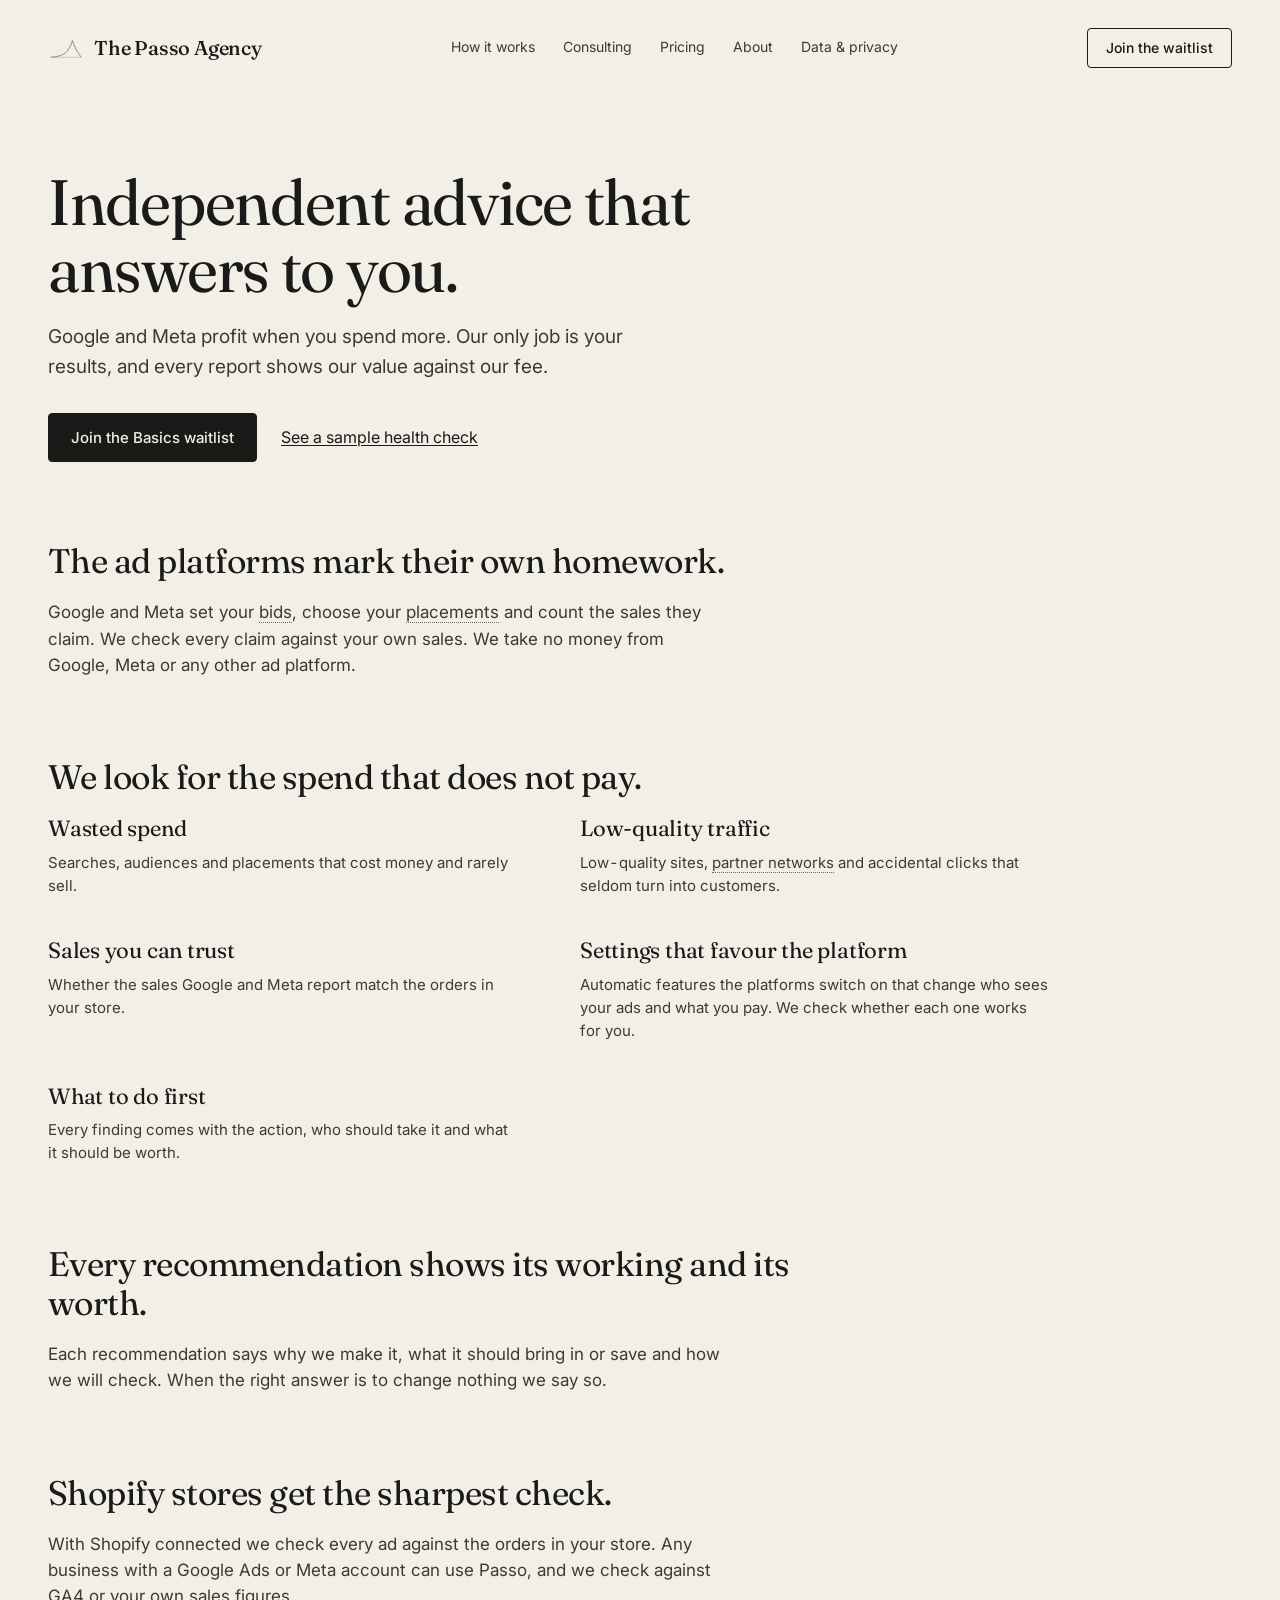
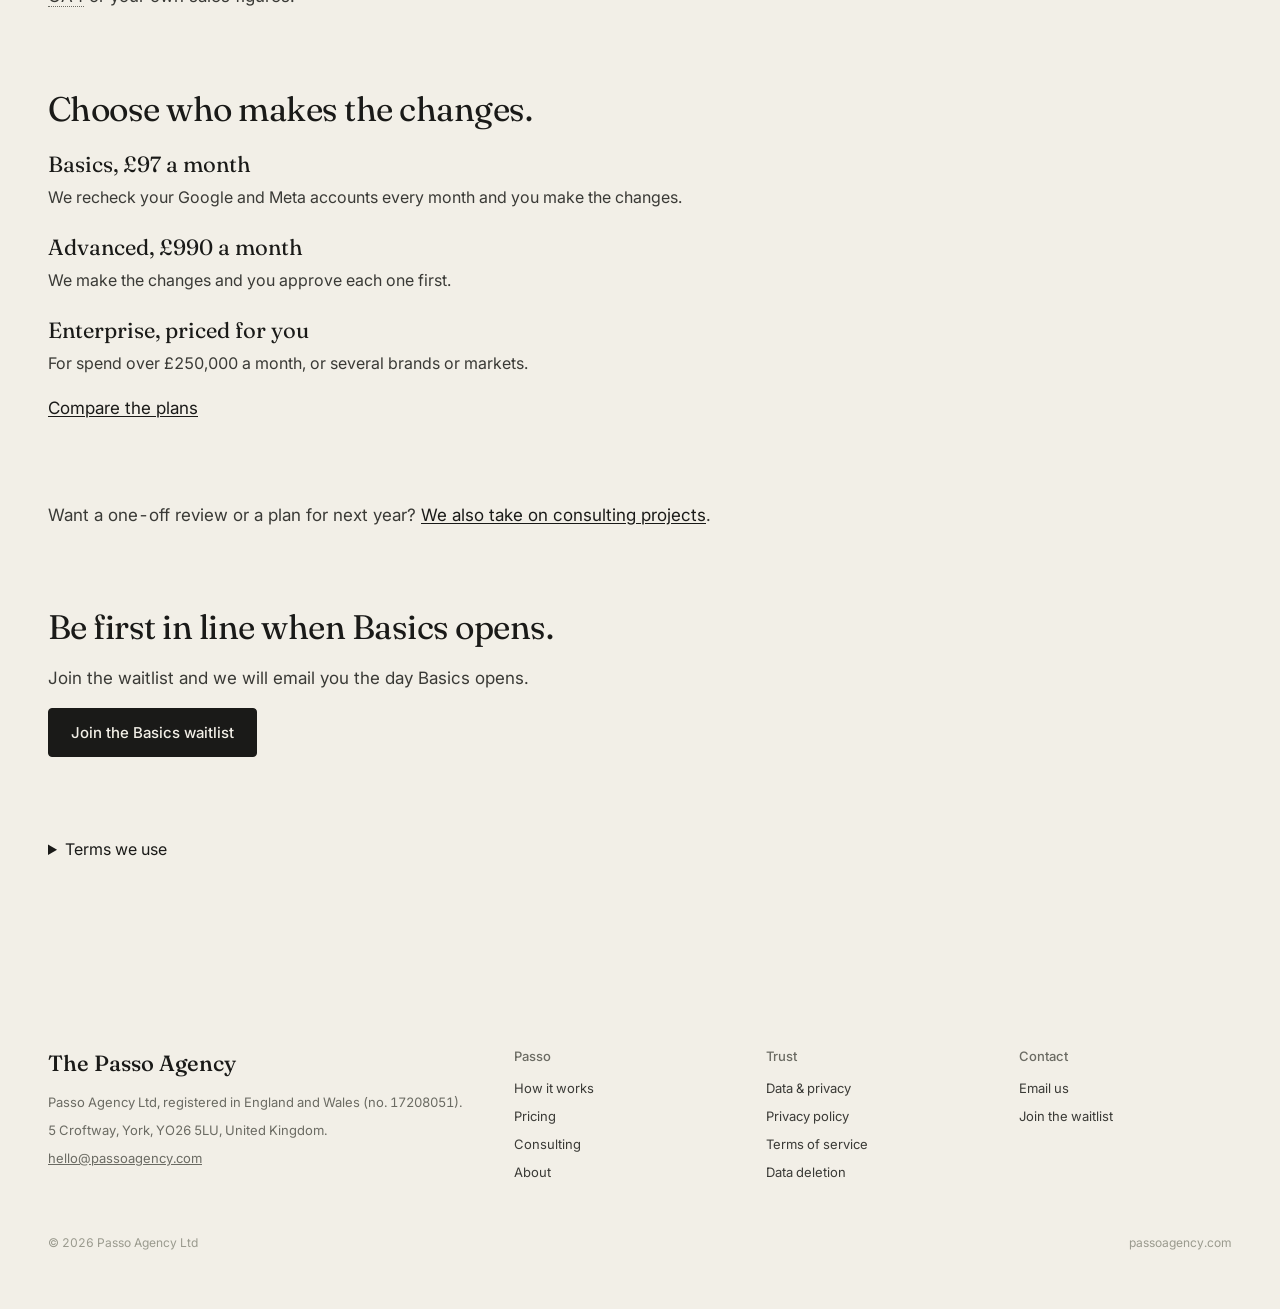
==== index.html @ 25f2d3e8 "Waitlist form; every recommendation on Basics; Enterprise above £250k The waitlist page has a sign-u" ====
<!DOCTYPE html>
<html lang="en-GB">
<head>
  <meta charset="UTF-8" />
  <meta name="viewport" content="width=device-width, initial-scale=1.0" />
  <title>The Passo Agency</title>
  <meta name="description" content="Independent advice on your Google and Meta advertising. We check what it sells, find what is wasted and show our value against our fee." />

  <link rel="icon" type="image/svg+xml" href="data:image/svg+xml,%3Csvg xmlns='http://www.w3.org/2000/svg' viewBox='0 0 200 160' fill='none'%3E%3Cg transform='translate(16,24)'%3E%3Cline x1='120' y1='8' x2='120' y2='18' stroke='%23E5326A' stroke-width='3'/%3E%3Cpath d='M 0 110 C 14 109, 22 108, 32 106 C 46 103, 60 99, 72 92 C 86 84, 96 70, 104 56 C 112 42, 116 30, 120 18 L 124 30 C 130 46, 138 64, 148 80 C 156 92, 162 100, 168 110' stroke='%231A1A18' stroke-width='6' stroke-linejoin='miter' stroke-linecap='butt' fill='none'/%3E%3Cline x1='0' y1='110' x2='168' y2='110' stroke='%231A1A18' stroke-width='3'/%3E%3C/g%3E%3C/svg%3E" />

  <link rel="preconnect" href="https://fonts.googleapis.com" />
  <link rel="preconnect" href="https://fonts.gstatic.com" crossorigin />
  <link href="https://fonts.googleapis.com/css2?family=Fraunces:opsz,wght@9..144,400;9..144,500&family=Inter:wght@400;500;600&display=swap" rel="stylesheet" />

  <link rel="stylesheet" href="/assets/site.css" />
</head>
<body>
  <div class="page">

    <nav class="nav">
      <a class="brand" href="/" aria-label="The Passo Agency home">
        <svg class="brand-mark" viewBox="0 0 200 160" fill="none" xmlns="http://www.w3.org/2000/svg" aria-hidden="true">
          <g transform="translate(16,24)">
            <line x1="120" y1="10" x2="120" y2="16" stroke="#E5326A" stroke-width="1.5"/>
            <path d="M 0 110 C 14 109, 22 108, 32 106 C 46 103, 60 99, 72 92 C 86 84, 96 70, 104 56 C 112 42, 116 30, 120 18 L 124 30 C 130 46, 138 64, 148 80 C 156 92, 162 100, 168 110" stroke="#1A1A18" stroke-width="2.5" stroke-linejoin="miter" stroke-linecap="butt" fill="none"/>
            <line x1="0" y1="110" x2="168" y2="110" stroke="#1A1A18" stroke-width="1"/>
          </g>
        </svg>
        <span>The Passo Agency</span>
      </a>
      <div class="nav-links">
        <a href="/how-it-works.html">How it works</a>
        <a href="/consulting.html">Consulting</a>
        <a href="/pricing.html">Pricing</a>
        <a href="/about.html">About</a>
        <a href="/data-privacy.html">Data &amp; privacy</a>
      </div>
      <a href="/coming-soon.html" class="nav-cta">Join the waitlist</a>
    </nav>

    <main class="pr pg">

      <h1>Independent advice that answers to you.</h1>
      <p class="pr-lede">Google and Meta profit when you spend more. Our only job is your results, and every report shows our value against our fee.</p>
      <p class="pg-ctas"><a class="btn-primary pr-btn" href="/coming-soon.html">Join the Basics waitlist</a> <a href="https://clients.passoagency.com/demo/health-check">See a sample health check</a></p>

      <section class="pg-section">
        <h2>The ad platforms mark their own homework.</h2>
        <p class="pg-text">Google and Meta set your <span class="term" title="What you offer the platform to pay for a click or for each showing of an ad.">bids</span>, choose your <span class="term" title="The places an ad appears: a search results page, a website, an app or a social feed.">placements</span> and count the sales they claim. We check every claim against your own sales. We take no money from Google, Meta or any other ad platform.</p>
      </section>

      <section class="pg-section">
        <h2>We look for the spend that does not pay.</h2>
        <div class="pg-grid">
          <div><h3>Wasted spend</h3><p>Searches, audiences and placements that cost money and rarely sell.</p></div>
          <div><h3>Low-quality traffic</h3><p>Low-quality sites, <span class="term" title="Other websites and apps where Google and Meta show your ads beyond their own pages.">partner networks</span> and accidental clicks that seldom turn into customers.</p></div>
          <div><h3>Sales you can trust</h3><p>Whether the sales Google and Meta report match the orders in your store.</p></div>
          <div><h3>Settings that favour the platform</h3><p>Automatic features the platforms switch on that change who sees your ads and what you pay. We check whether each one works for you.</p></div>
          <div><h3>What to do first</h3><p>Every finding comes with the action, who should take it and what it should be worth.</p></div>
        </div>
      </section>

      <section class="pg-section">
        <h2>Every recommendation shows its working and its worth.</h2>
        <p class="pg-text">Each recommendation says why we make it, what it should bring in or save and how we will check. When the right answer is to change nothing we say so.</p>
      </section>

      <section class="pg-section">
        <h2>Shopify stores get the sharpest check.</h2>
        <p class="pg-text">With Shopify connected we check every ad against the orders in your store. Any business with a Google Ads or Meta account can use Passo, and we check against <span class="term" title="Google Analytics 4, the tool that records what visitors do on your website.">GA4</span> or your own sales figures.</p>
      </section>

      <section class="pg-section">
        <h2>Choose who makes the changes.</h2>
        <dl class="pg-plans">
          <div><dt>Basics, £97 a month</dt><dd>We recheck your Google and Meta accounts every month and you make the changes.</dd></div>
          <div><dt>Advanced, £990 a month</dt><dd>We make the changes and you approve each one first.</dd></div>
          <div><dt>Enterprise, priced for you</dt><dd>For spend over £250,000 a month, or several brands or markets.</dd></div>
        </dl>
        <p class="pg-text"><a href="/pricing.html">Compare the plans</a></p>
      </section>

      <section class="pg-section">
        <p class="pg-text">Want a one-off review or a plan for next year? <a href="/consulting.html">We also take on consulting projects</a>.</p>
      </section>

      <section class="pg-section">
        <h2>Be first in line when Basics opens.</h2>
        <p class="pg-text">Join the waitlist and we will email you the day Basics opens.</p>
        <p><a class="btn-primary pr-btn" href="/coming-soon.html">Join the Basics waitlist</a></p>
      </section>

      <section class="pr-fold">
        <details>
          <summary>Terms we use</summary>
          <dl class="pr-terms">
            <dt>Bids</dt><dd>What you offer the platform to pay for a click or for each showing of an ad.</dd>
            <dt>Placements</dt><dd>The places an ad appears: a search results page, a website, an app or a social feed.</dd>
            <dt>Partner networks</dt><dd>Other websites and apps where Google and Meta show your ads beyond their own pages.</dd>
            <dt>GA4</dt><dd>Google Analytics 4, the tool that records what visitors do on your website.</dd>
          </dl>
        </details>
      </section>

    </main>

    <footer class="site-foot">
      <div class="foot-grid">
        <div>
          <div class="foot-brand">The Passo Agency</div>
          <div>Passo Agency Ltd, registered in England and Wales (no. 17208051).</div>
          <div style="margin-top: 8px;">5 Croftway, York, YO26 5LU, United Kingdom.</div>
          <div style="margin-top: 8px;"><a href="mailto:hello@passoagency.com">hello@passoagency.com</a></div>
        </div>
        <div class="foot-col">
          <h5>Passo</h5>
          <ul>
            <li><a href="/how-it-works.html">How it works</a></li>
            <li><a href="/pricing.html">Pricing</a></li>
            <li><a href="/consulting.html">Consulting</a></li>
            <li><a href="/about.html">About</a></li>
          </ul>
        </div>
        <div class="foot-col">
          <h5>Trust</h5>
          <ul>
            <li><a href="/data-privacy.html">Data &amp; privacy</a></li>
            <li><a href="/privacy.html">Privacy policy</a></li>
            <li><a href="/terms.html">Terms of service</a></li>
            <li><a href="/data-deletion.html">Data deletion</a></li>
          </ul>
        </div>
        <div class="foot-col">
          <h5>Contact</h5>
          <ul>
            <li><a href="mailto:hello@passoagency.com">Email us</a></li>
            <li><a href="/coming-soon.html">Join the waitlist</a></li>
          </ul>
        </div>
      </div>
      <div class="foot-bottom">
        <div>&copy; 2026 Passo Agency Ltd</div>
        <div>passoagency.com</div>
      </div>
    </footer>

  </div>
</body>
</html>
---- assets/site.css ----
/* The Passo Agency — site-wide styles
 *
 * Design system tokens lifted from passo/design-system. Fraunces (display)
 * and Inter (body/UI) are loaded via Google Fonts in each page <head>.
 * Paper / ink palette only; rosa (#E5326A) is reserved for the live-data
 * dot on the topstrip; forest (#3D6B4A) is unused on marketing surfaces.
 */

:root {
  /* Paper tones */
  --paper-bg:     #F2EFE7;
  --paper-sunken: #ECE8DD;
  --paper-card:   #E4DFD2;
  --paper-rule:   #D8D2C2;

  /* Ink tones */
  --ink-primary:   #1A1A18;
  --ink-body:      #3A3A36;
  --ink-secondary: #6B6B63;
  --ink-label:     #9A9A8E;

  /* Accents — used sparingly */
  --rosa:   #E5326A;
  --forest: #3D6B4A;

  /* Type */
  --font-display: 'Fraunces', Georgia, serif;
  --font-body:    'Inter', -apple-system, BlinkMacSystemFont, sans-serif;

  /* Layout */
  --page-max: 1280px;
  --page-pad: 48px;
  --r-pill:   999px;
  --r-2:      4px;
  --r-1:      2px;
}

*, *::before, *::after { box-sizing: border-box; }

html, body {
  margin: 0;
  padding: 0;
  background: var(--paper-bg);
  color: var(--ink-primary);
  font-family: var(--font-body);
  font-size: 16px;
  line-height: 1.55;
  -webkit-font-smoothing: antialiased;
  font-feature-settings: 'tnum' 1;
}

a { color: inherit; }
img { max-width: 100%; display: block; }

/* ─── Layout shell ─────────────────────────────────────────────────────── */

.page { max-width: var(--page-max); margin: 0 auto; padding: 0 var(--page-pad); }

/* ─── Top strip ────────────────────────────────────────────────────────── */

.topstrip {
  display: flex;
  align-items: center;
  justify-content: space-between;
  padding: 14px 0;
  font-size: 11px;
  letter-spacing: 0.12em;
  text-transform: uppercase;
  color: var(--ink-label);
  border-bottom: 1px solid var(--paper-rule);
}

.topstrip .live {
  display: inline-flex;
  align-items: center;
  gap: 8px;
}

.topstrip .live-dot {
  width: 6px;
  height: 6px;
  background: var(--rosa);
  border-radius: 50%;
  display: inline-block;
  animation: passo-pulse 2.4s ease-in-out infinite;
}

@keyframes passo-pulse {
  0%, 100% { opacity: 1; }
  50%      { opacity: 0.4; }
}

@media (prefers-reduced-motion: reduce) {
  .topstrip .live-dot { animation: none; }
}

/* ─── Nav ──────────────────────────────────────────────────────────────── */

.nav {
  display: flex;
  align-items: center;
  justify-content: space-between;
  padding: 28px 0;
  gap: 24px;
}

.brand {
  display: inline-flex;
  align-items: center;
  gap: 10px;
  font-family: var(--font-display);
  font-weight: 500;
  font-size: 20px;
  letter-spacing: -0.01em;
  color: var(--ink-primary);
  text-decoration: none;
}

.brand-mark {
  width: 36px;
  height: 29px;
  flex-shrink: 0;
}

.nav-links {
  display: flex;
  gap: 28px;
  font-size: 14px;
  color: var(--ink-body);
}

.nav-links a {
  color: inherit;
  text-decoration: none;
  border-bottom: 1px solid transparent;
  padding-bottom: 2px;
  transition: border-color 0.15s ease;
}

.nav-links a:hover { border-color: var(--paper-rule); }
.nav-links a.active { color: var(--ink-primary); border-color: var(--ink-primary); }

.nav-cta {
  display: inline-block;
  padding: 8px 18px;
  border: 1px solid var(--ink-primary);
  border-radius: var(--r-2);
  color: var(--ink-primary);
  font-size: 14px;
  font-weight: 500;
  text-decoration: none;
  transition: background 0.15s ease, color 0.15s ease;
}

.nav-cta:hover { background: var(--ink-primary); color: var(--paper-bg); }

/* ─── Buttons ──────────────────────────────────────────────────────────── */

.btn-primary {
  display: inline-flex;
  align-items: center;
  gap: 8px;
  padding: 12px 22px;
  background: var(--ink-primary);
  color: var(--paper-bg);
  border: 1px solid var(--ink-primary);
  border-radius: var(--r-pill);
  font-size: 15px;
  font-weight: 500;
  font-family: inherit;
  text-decoration: none;
  cursor: pointer;
  transition: opacity 0.15s ease;
}

.btn-primary:hover { opacity: 0.85; }

.btn-secondary {
  display: inline-flex;
  align-items: center;
  gap: 8px;
  padding: 12px 22px;
  background: transparent;
  color: var(--ink-primary);
  border: 1px solid var(--paper-rule);
  border-radius: var(--r-pill);
  font-size: 15px;
  font-weight: 500;
  font-family: inherit;
  text-decoration: none;
  cursor: pointer;
  transition: border-color 0.15s ease;
}

.btn-secondary:hover { border-color: var(--ink-primary); }

/* ─── Eyebrow / labels ─────────────────────────────────────────────────── */

.eyebrow {
  font-size: 11px;
  font-weight: 600;
  letter-spacing: 0.16em;
  text-transform: uppercase;
  color: var(--ink-label);
  margin-bottom: 16px;
}

/* ─── Display / body type ──────────────────────────────────────────────── */

h1, h2, h3, h4 {
  font-family: var(--font-display);
  font-weight: 400;
  letter-spacing: -0.02em;
  color: var(--ink-primary);
  margin: 0;
}

h1 { font-size: 64px; line-height: 1.05; }
h2 { font-size: 40px; line-height: 1.15; letter-spacing: -0.015em; }
h3 { font-size: 22px; line-height: 1.25; letter-spacing: -0.01em; }
h4 { font-size: 18px; line-height: 1.3; letter-spacing: -0.005em; }

h1 em, h2 em, h3 em { font-style: italic; }

p { margin: 0 0 16px; color: var(--ink-body); }

p.lede {
  font-size: 19px;
  line-height: 1.55;
  color: var(--ink-body);
  max-width: 720px;
}

strong { color: var(--ink-primary); font-weight: 500; }

code {
  font-family: ui-monospace, 'SF Mono', Menlo, monospace;
  font-size: 0.9em;
  color: var(--ink-primary);
  background: var(--paper-sunken);
  padding: 1px 6px;
  border-radius: var(--r-1);
}

/* ─── Hero (homepage + interior) ───────────────────────────────────────── */

.hero {
  padding: 80px 0 64px;
  border-bottom: 1px solid var(--paper-rule);
}

.hero-interior { padding: 24px 0 48px; }

.hero h1 { max-width: 920px; margin-bottom: 22px; }

.hero-sub {
  font-size: 19px;
  line-height: 1.55;
  color: var(--ink-body);
  max-width: 640px;
  margin: 0 0 32px;
}

.hero-ctas {
  display: flex;
  gap: 12px;
  flex-wrap: wrap;
  align-items: center;
}

.hero-meta {
  margin-top: 24px;
  font-size: 13px;
  color: var(--ink-secondary);
}

/* ─── Sections ─────────────────────────────────────────────────────────── */

section.section {
  padding: 72px 0;
  border-bottom: 1px solid var(--paper-rule);
}

section.section:last-of-type { border-bottom: none; }

/* ─── Pillars ──────────────────────────────────────────────────────────── */

.pillar-grid {
  display: grid;
  grid-template-columns: repeat(3, 1fr);
  gap: 24px;
  margin-top: 8px;
}

.pillar {
  padding: 28px;
  background: var(--paper-card);
  border: 1px solid var(--paper-rule);
}

.pillar-num {
  font-family: var(--font-display);
  font-size: 13px;
  color: var(--ink-secondary);
  margin-bottom: 14px;
  letter-spacing: 0.05em;
}

.pillar h3 { margin-bottom: 12px; }
.pillar p { font-size: 15px; margin: 0; line-height: 1.55; color: var(--ink-body); }

/* ─── Timeline ─────────────────────────────────────────────────────────── */

.timeline {
  display: grid;
  grid-template-columns: 1fr 1fr;
  gap: 40px;
  margin-top: 16px;
}

.timeline-step {
  border-left: 1px solid var(--paper-rule);
  padding-left: 22px;
}

.timeline-step .day {
  font-family: var(--font-display);
  font-size: 13px;
  color: var(--ink-secondary);
  text-transform: uppercase;
  letter-spacing: 0.1em;
  margin-bottom: 8px;
}

.timeline-step h4 { margin-bottom: 10px; }
.timeline-step p { font-size: 15px; margin: 0; color: var(--ink-body); }

/* ─── Data sources rows ────────────────────────────────────────────────── */

.data-row {
  display: grid;
  grid-template-columns: 220px 1fr;
  gap: 32px;
  padding: 22px 0;
  border-bottom: 1px solid var(--paper-rule);
  align-items: baseline;
}

.data-row:last-child { border-bottom: none; }

.data-source {
  font-family: var(--font-display);
  font-weight: 500;
  font-size: 20px;
  color: var(--ink-primary);
}

.data-purpose {
  font-size: 15px;
  line-height: 1.6;
  color: var(--ink-body);
}

/* ─── Crumbs ───────────────────────────────────────────────────────────── */

.crumbs {
  padding: 24px 0 0;
  font-size: 13px;
  color: var(--ink-secondary);
}

.crumbs a { color: inherit; text-decoration: none; }
.crumbs a:hover { color: var(--ink-secondary); }
.crumbs span.sep { padding: 0 8px; }

/* ─── Article layout (interior pages with TOC) ─────────────────────────── */

.main-grid {
  display: grid;
  grid-template-columns: 220px 1fr;
  gap: 56px;
  padding: 56px 0 80px;
}

.toc {
  position: sticky;
  top: 24px;
  align-self: start;
}

.toc h6 {
  font-size: 11px;
  font-weight: 600;
  letter-spacing: 0.12em;
  color: var(--ink-label);
  margin: 0 0 12px;
  text-transform: uppercase;
}

.toc ol {
  list-style: none;
  padding: 0;
  margin: 0;
  border-left: 1px solid var(--paper-rule);
}

.toc li a {
  display: block;
  padding: 6px 14px;
  font-size: 14px;
  color: var(--ink-body);
  text-decoration: none;
  border-left: 2px solid transparent;
  margin-left: -1px;
  line-height: 1.4;
}

.toc li a:hover { color: var(--ink-primary); }
.toc li.active a { color: var(--ink-primary); border-left-color: var(--ink-primary); font-weight: 500; }

article > section { margin-bottom: 48px; }
article h2 { font-size: 32px; margin-bottom: 14px; }
article h3 { font-size: 20px; margin: 26px 0 10px; }
article p, article li { font-size: 16px; line-height: 1.65; color: var(--ink-body); }
article ul { padding-left: 22px; margin: 0 0 16px; }
article li { margin-bottom: 6px; }

/* ─── Callout ──────────────────────────────────────────────────────────── */

.callout {
  margin: 24px 0;
  padding: 22px 26px;
  background: var(--paper-sunken);
  border: 1px solid var(--paper-rule);
}

.callout h4 { font-size: 17px; margin: 0 0 8px; }
.callout p { margin: 0; font-size: 14px; color: var(--ink-secondary); line-height: 1.55; }

/* ─── Field table (how-it-works) ───────────────────────────────────────── */

.field-table {
  width: 100%;
  border-collapse: collapse;
  margin: 16px 0 22px;
  font-size: 14px;
}

.field-table th, .field-table td {
  text-align: left;
  padding: 12px 14px;
  border-bottom: 1px solid var(--paper-rule);
  vertical-align: top;
}

.field-table th {
  color: var(--ink-label);
  font-weight: 600;
  font-size: 11px;
  letter-spacing: 0.1em;
  text-transform: uppercase;
  background: var(--paper-sunken);
}

.field-table td.field {
  font-family: ui-monospace, 'SF Mono', Menlo, monospace;
  color: var(--ink-primary);
  font-size: 13px;
  line-height: 1.5;
}

/* ─── Pact (data-privacy) ──────────────────────────────────────────────── */

.pact {
  margin: 48px 0 0;
  padding: 32px;
  background: var(--paper-card);
  border: 1px solid var(--paper-rule);
}

.pact-head { margin-bottom: 8px; }
.pact-head .eyebrow { margin-bottom: 8px; }
.pact-head h2 { font-size: 28px; margin-bottom: 12px; }

.pact-grid {
  display: grid;
  grid-template-columns: 1fr 1fr;
  gap: 32px;
  margin-top: 24px;
}

.pact-col h3 {
  font-size: 13px;
  letter-spacing: 0.12em;
  text-transform: uppercase;
  color: var(--ink-label);
  font-family: var(--font-body);
  font-weight: 600;
  margin: 0 0 12px;
}

.pact-col ul {
  list-style: none;
  padding: 0;
  margin: 0;
  border-top: 1px solid var(--paper-rule);
}

.pact-col li {
  padding: 14px 0;
  font-size: 15px;
  line-height: 1.55;
  color: var(--ink-body);
  border-bottom: 1px solid var(--paper-rule);
}

.pact-col li:last-child { border-bottom: none; }

/* ─── API card ─────────────────────────────────────────────────────────── */

.api-card {
  margin: 22px 0;
  border: 1px solid var(--paper-rule);
}

.api-head {
  padding: 16px 22px;
  background: var(--paper-sunken);
  display: flex;
  justify-content: space-between;
  align-items: center;
  border-bottom: 1px solid var(--paper-rule);
}

.api-head h3 { font-size: 19px; margin: 0; }

.api-body { padding: 20px 22px; }
.api-body p { margin: 0 0 12px; font-size: 15px; }
.api-body p:last-child { margin-bottom: 0; }

.label {
  font-size: 11px;
  font-weight: 600;
  letter-spacing: 0.1em;
  text-transform: uppercase;
  color: var(--ink-label);
  margin-right: 6px;
}

.tag {
  display: inline-block;
  padding: 4px 10px;
  border: 1px solid var(--paper-rule);
  border-radius: var(--r-pill);
  font-size: 11px;
  letter-spacing: 0.08em;
  text-transform: uppercase;
  color: var(--ink-secondary);
  background: var(--paper-bg);
}

/* ─── Pricing rows ─────────────────────────────────────────────────────── */

.shape {
  padding: 56px 0;
}

.shape-list {
  display: grid;
  gap: 0;
  margin: 0;
  border-top: 1px solid var(--paper-rule);
}

.shape-row {
  display: grid;
  grid-template-columns: 240px 1fr;
  gap: 32px;
  padding: 24px 0;
  border-bottom: 1px solid var(--paper-rule);
  align-items: baseline;
}

.shape-row dt {
  font-family: var(--font-display);
  font-weight: 500;
  font-size: 19px;
  color: var(--ink-primary);
}

.shape-row dd {
  margin: 0;
  font-size: 15px;
  line-height: 1.6;
  color: var(--ink-body);
}

/* ─── Pricing page ─────────────────────────────────────────────────────── */
/* Follows the client design rules in passo-prospects: no eyebrows, capitals,
   pills, boxes or dividers. Spacing and type do the work. */

.pr { padding: 72px 0 24px; }
.pr h1 { max-width: 860px; margin-bottom: 20px; }
.pr-lede { font-size: 19px; max-width: 640px; margin: 0; }

.pr-plans {
  display: grid;
  grid-template-columns: repeat(3, minmax(0, 1fr));
  gap: 56px;
  margin-top: 72px;
  align-items: start;
}

.pr-plan h2 { font-size: 30px; margin-bottom: 14px; }
.pr-price { font-family: var(--font-display); font-size: 24px; line-height: 1.2; color: var(--ink-primary); margin: 0 0 6px; }
.pr-sub { font-size: 14px; color: var(--ink-secondary); margin: 0 0 24px; }
.pr-plan p { max-width: 460px; }
.pr-list { list-style: none; padding: 0; margin: 24px 0 28px; max-width: 460px; }
.pr-list li { font-size: 15px; line-height: 1.5; color: var(--ink-body); margin-bottom: 12px; }
.pr-btn { border-radius: var(--r-2); }
.pr a { color: var(--ink-primary); text-underline-offset: 2px; }
.pr a.pr-btn { color: var(--paper-bg); }

.term { border-bottom: 1px dotted var(--ink-secondary); cursor: help; }

.pr-note { margin: 72px 0 0; max-width: 640px; }

.pr-fold { margin-top: 72px; max-width: 720px; }
.pr-fold h2 { font-size: 30px; margin-bottom: 20px; }
.pr-fold summary { cursor: pointer; padding: 8px 0; font-size: 16px; color: var(--ink-primary); }
.pr-fold details p { margin: 4px 0 16px 18px; font-size: 15px; }
.pr-terms { margin: 8px 0 0 18px; }
.pr-terms dt { font-weight: 500; color: var(--ink-primary); font-size: 15px; }
.pr-terms dd { margin: 0 0 14px; font-size: 15px; color: var(--ink-body); }

@media (max-width: 880px) {
  .pr { padding-top: 40px; }
  .pr-plans { grid-template-columns: 1fr; gap: 56px; margin-top: 48px; }
}

/* ─── Coming-soon frame ────────────────────────────────────────────────── */

.coming-frame {
  max-width: 640px;
  padding: 96px 0 80px;
}

.coming-frame h1 { font-size: 56px; margin-bottom: 22px; }

.fineprint {
  margin-top: 28px;
  font-size: 13px;
  color: var(--ink-secondary);
}

.fineprint a { color: var(--ink-primary); }

/* ─── Footer ───────────────────────────────────────────────────────────── */

footer.site-foot {
  padding: 56px 0 56px;
  margin-top: 96px;
  font-size: 13px;
  color: var(--ink-secondary);
}

.foot-grid {
  display: grid;
  grid-template-columns: 2fr 1fr 1fr 1fr;
  gap: 40px;
  margin-bottom: 36px;
}

.foot-brand {
  font-family: var(--font-display);
  font-weight: 500;
  font-size: 22px;
  color: var(--ink-primary);
  margin-bottom: 12px;
}

.foot-col h5 {
  font-size: 13px;
  color: var(--ink-secondary);
  margin: 0 0 12px;
  font-weight: 500;
}

.foot-col ul { list-style: none; padding: 0; margin: 0; }
.foot-col li { margin-bottom: 8px; }
.foot-col a { color: var(--ink-body); text-decoration: none; border-bottom: 1px solid transparent; padding-bottom: 1px; }
.foot-col a:hover { border-bottom-color: var(--paper-rule); }

.foot-bottom {
  padding-top: 8px;
  display: flex;
  justify-content: space-between;
  color: var(--ink-label);
  font-size: 12px;
}

/* ─── Mobile ───────────────────────────────────────────────────────────── */

@media (max-width: 880px) {
  :root { --page-pad: 24px; }
  h1 { font-size: 44px; }
  h2 { font-size: 30px; }
  .hero { padding: 56px 0 48px; }
  .hero-sub { font-size: 17px; }
  .pillar-grid, .timeline, .pact-grid {
    grid-template-columns: 1fr;
    gap: 20px;
  }
  .data-row, .shape-row { grid-template-columns: 1fr; gap: 8px; }
  .main-grid { grid-template-columns: 1fr; gap: 32px; padding: 32px 0 56px; }
  .toc { position: static; }
  .nav { flex-wrap: wrap; gap: 16px; }
  .nav-links { gap: 18px; flex-wrap: wrap; }
  .foot-grid { grid-template-columns: 1fr 1fr; gap: 28px; }
  .foot-bottom { flex-direction: column; gap: 8px; }
  .coming-frame h1 { font-size: 38px; }
}

@media (max-width: 540px) {
  .foot-grid { grid-template-columns: 1fr; }
  .nav-cta { display: none; }
}

/* ─── Plain pages (home, how it works, consulting, about, waitlist) ─────── */

.pg-ctas { display: flex; flex-wrap: wrap; align-items: center; gap: 24px; margin: 32px 0 0; }
.pg-section { margin-top: 80px; }
.pg-section > h2 { font-size: 34px; max-width: 760px; margin-bottom: 18px; }
.pg-text { font-size: 17px; max-width: 680px; }
.pg-prose p { font-size: 18px; max-width: 680px; margin-bottom: 20px; }
.pg-grid { display: grid; grid-template-columns: repeat(2, minmax(0, 1fr)); gap: 40px 64px; max-width: 1000px; }
.pg-grid h3 { margin-bottom: 8px; }
.pg-grid p { font-size: 15px; margin: 0; }
.pg-plans { margin: 0 0 20px; max-width: 760px; }
.pg-plans > div { margin-bottom: 20px; }
.pg-plans dt { font-family: var(--font-display); font-size: 22px; color: var(--ink-primary); margin-bottom: 4px; }
.pg-plans dd { margin: 0; font-size: 16px; color: var(--ink-body); }
.pg-steps { list-style: decimal; padding-left: 28px; margin: 64px 0 0; max-width: 720px; }
.pg-steps li { margin-bottom: 44px; padding-left: 8px; }
.pg-steps li::marker { font-family: var(--font-display); font-size: 22px; color: var(--ink-secondary); }
.pg-steps h2 { font-size: 26px; margin-bottom: 10px; }
.pg-steps p { font-size: 16px; }
.pg .pr-list { margin-top: 8px; }

@media (max-width: 880px) {
  .pg-grid { grid-template-columns: 1fr; gap: 28px; }
  .pg-section { margin-top: 56px; }
  .pg-section > h2 { font-size: 28px; }
}

/* ─── Waitlist form ─────────────────────────────────────────────────────── */

.wl { display: grid; gap: 8px; max-width: 460px; margin-top: 40px; }
.wl label { font-size: 14px; font-weight: 500; color: var(--ink-primary); margin-top: 12px; }
.wl input, .wl select {
  min-height: 44px; padding: 10px 12px; font: inherit; font-size: 16px;
  color: var(--ink-primary); background: var(--paper-bg);
  border: 1px solid var(--ink-secondary); border-radius: var(--r-1);
}
.wl input:focus, .wl select:focus { outline: 2px solid var(--ink-primary); outline-offset: 1px; }
.wl button { justify-self: start; margin-top: 16px; min-height: 44px; border: 0; cursor: pointer; font: inherit; font-weight: 500; }
.wl button:disabled { opacity: 0.6; cursor: default; }
.wl-note { font-size: 13px; color: var(--ink-secondary); margin: 12px 0 0; }
.wl-note a, .wl-done a { color: var(--ink-primary); }
.wl-status { font-size: 14px; color: var(--ink-body); min-height: 20px; margin: 4px 0 0; }
.wl-hidden { position: absolute; left: -10000px; width: 1px; height: 1px; overflow: hidden; }
.wl-done { display: none; font-family: var(--font-display); font-size: 22px; color: var(--ink-primary); max-width: 560px; margin-top: 40px; }
.wl-done.show, .wl-done:target { display: block; }
#joined:target ~ * .wl, main:has(#joined:target) .wl, main:has(#not-joined:target) .wl { display: none; }
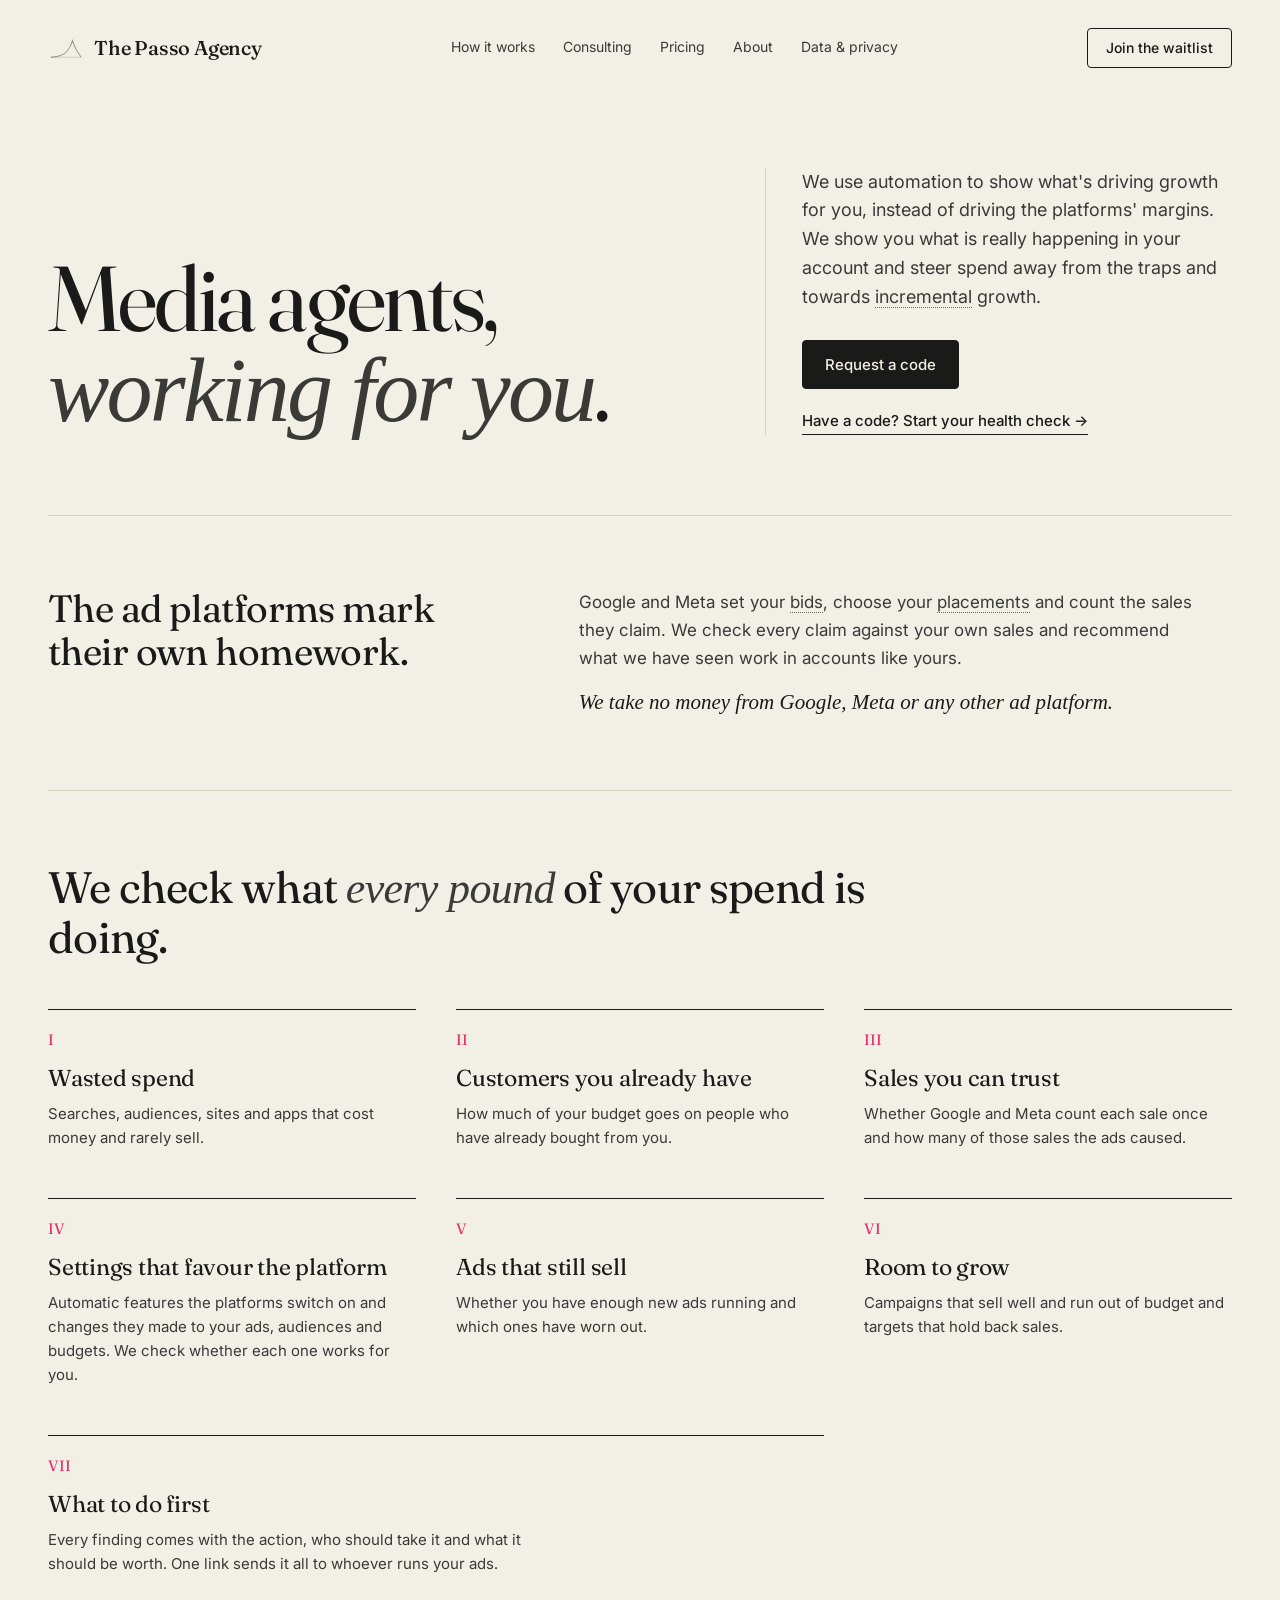
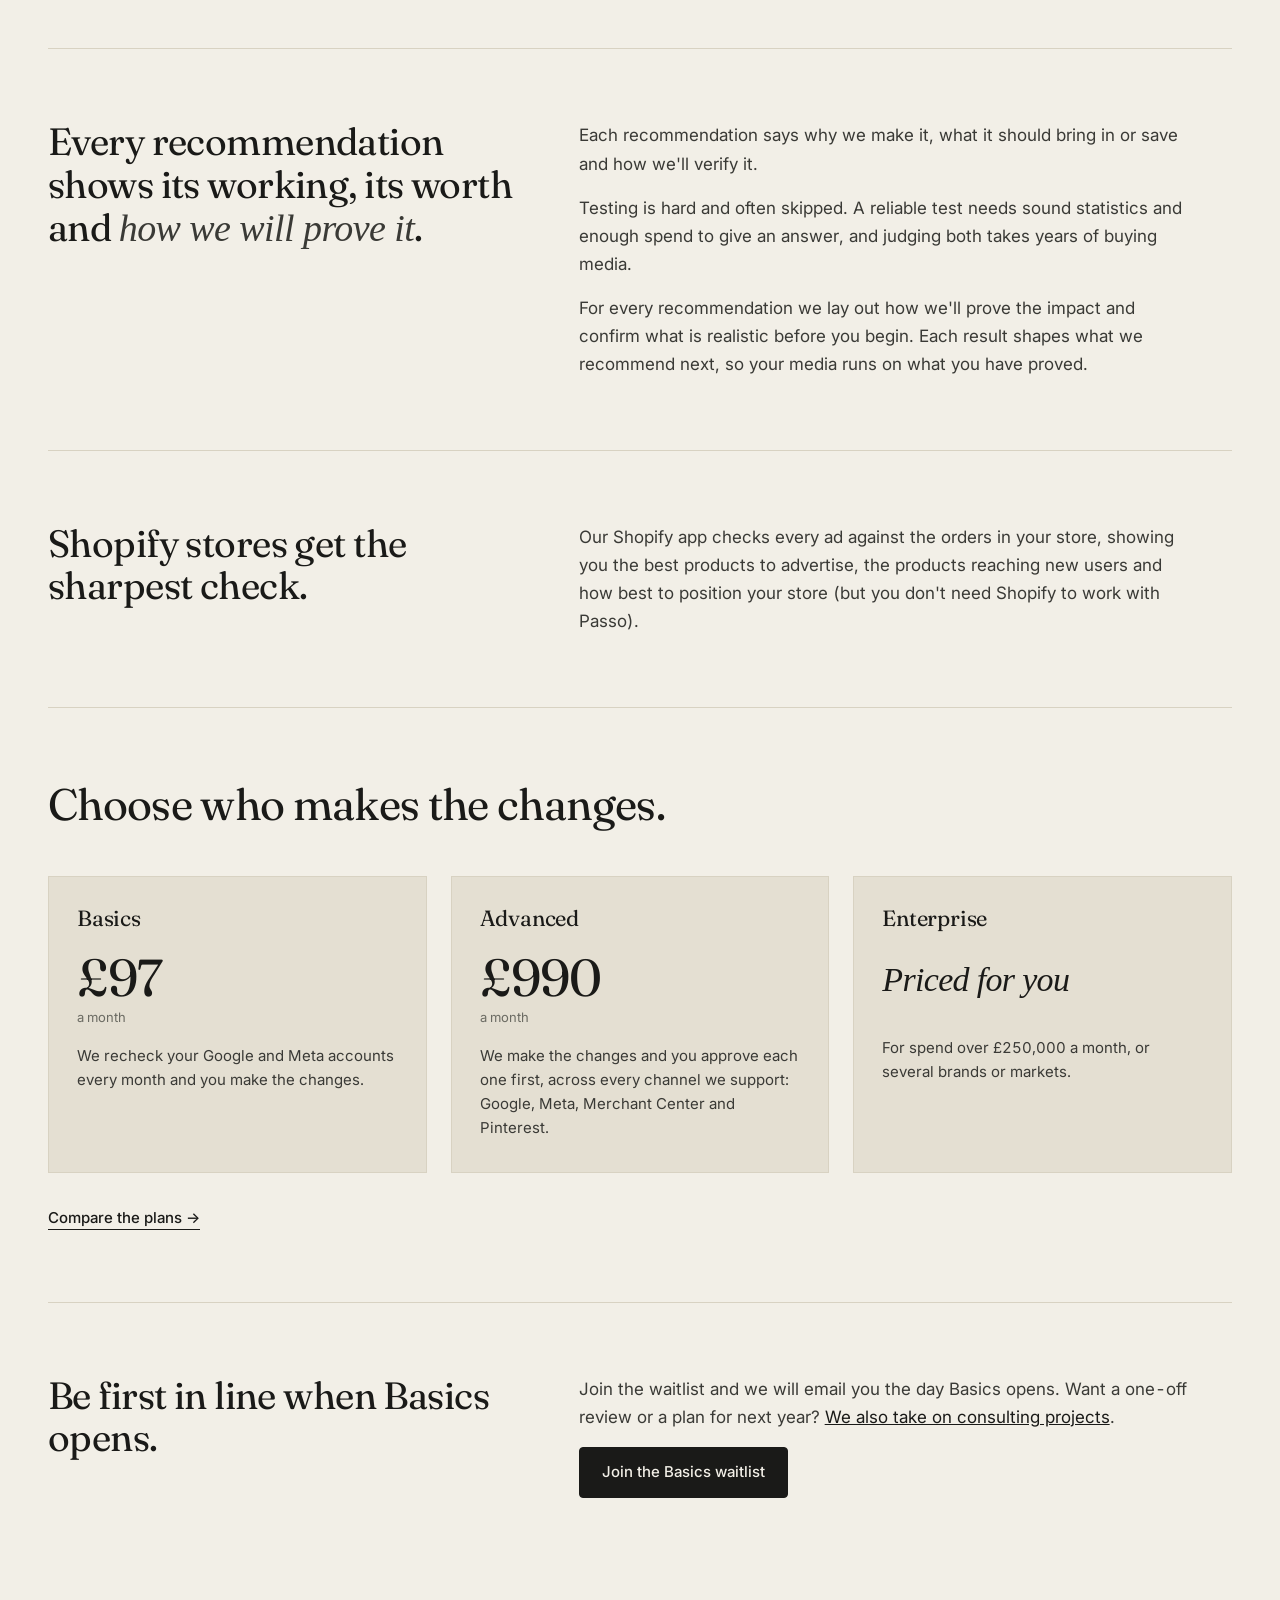
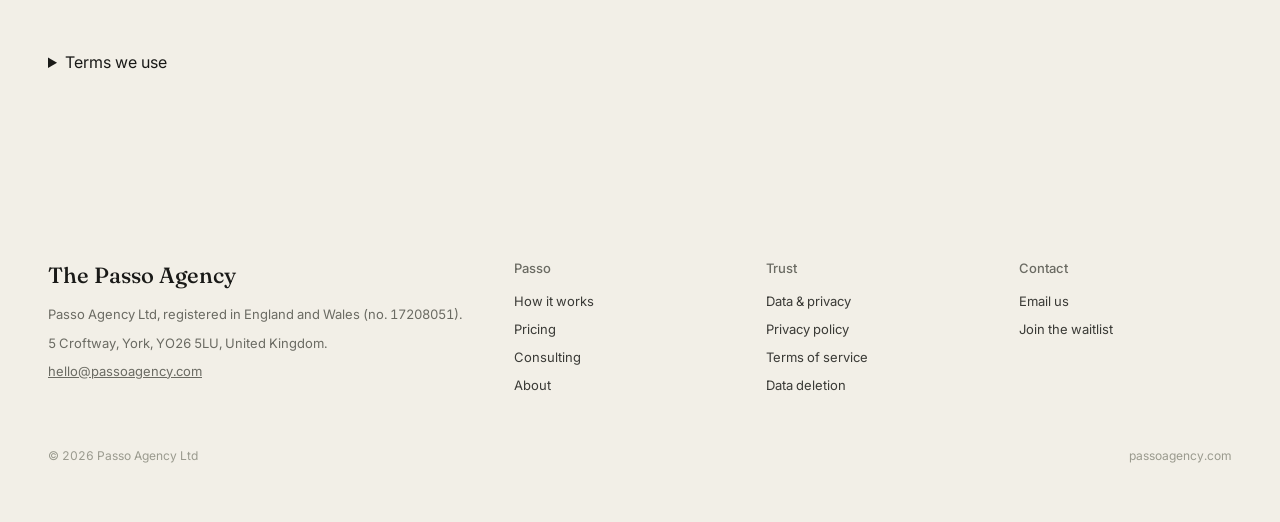
==== commit 1275ee4a: "Home page: media agents, new claims, proof of value, three-column plans; request-code page Co-Author" ====
--- a/index.html
+++ b/index.html
@@ -4,7 +4,7 @@
   <meta charset="UTF-8" />
   <meta name="viewport" content="width=device-width, initial-scale=1.0" />
   <title>The Passo Agency</title>
-  <meta name="description" content="Independent advice on your Google and Meta advertising. We check what it sells, find what is wasted and show our value against our fee." />
+  <meta name="description" content="Media agents working for you. We check what every pound of your Google and Meta spend is doing and steer it towards incremental growth." />
 
   <link rel="icon" type="image/svg+xml" href="data:image/svg+xml,%3Csvg xmlns='http://www.w3.org/2000/svg' viewBox='0 0 200 160' fill='none'%3E%3Cg transform='translate(16,24)'%3E%3Cline x1='120' y1='8' x2='120' y2='18' stroke='%23E5326A' stroke-width='3'/%3E%3Cpath d='M 0 110 C 14 109, 22 108, 32 106 C 46 103, 60 99, 72 92 C 86 84, 96 70, 104 56 C 112 42, 116 30, 120 18 L 124 30 C 130 46, 138 64, 148 80 C 156 92, 162 100, 168 110' stroke='%231A1A18' stroke-width='6' stroke-linejoin='miter' stroke-linecap='butt' fill='none'/%3E%3Cline x1='0' y1='110' x2='168' y2='110' stroke='%231A1A18' stroke-width='3'/%3E%3C/g%3E%3C/svg%3E" />
 
@@ -38,66 +38,93 @@
       <a href="/coming-soon.html" class="nav-cta">Join the waitlist</a>
     </nav>
 
-    <main class="pr pg">
+    <main class="hm">
 
-      <h1>Independent advice that answers to you.</h1>
-      <p class="pr-lede">Google and Meta profit when you spend more. Our only job is your results, and every report shows our value against our fee.</p>
-      <p class="pg-ctas"><a class="btn-primary pr-btn" href="/coming-soon.html">Join the Basics waitlist</a> <a href="https://clients.passoagency.com/demo/health-check">See a sample health check</a></p>
-
-      <section class="pg-section">
-        <h2>The ad platforms mark their own homework.</h2>
-        <p class="pg-text">Google and Meta set your <span class="term" title="What you offer the platform to pay for a click or for each showing of an ad.">bids</span>, choose your <span class="term" title="The places an ad appears: a search results page, a website, an app or a social feed.">placements</span> and count the sales they claim. We check every claim against your own sales. We take no money from Google, Meta or any other ad platform.</p>
-      </section>
-
-      <section class="pg-section">
-        <h2>We look for the spend that does not pay.</h2>
-        <div class="pg-grid">
-          <div><h3>Wasted spend</h3><p>Searches, audiences and placements that cost money and rarely sell.</p></div>
-          <div><h3>Low-quality traffic</h3><p>Low-quality sites, <span class="term" title="Other websites and apps where Google and Meta show your ads beyond their own pages.">partner networks</span> and accidental clicks that seldom turn into customers.</p></div>
-          <div><h3>Sales you can trust</h3><p>Whether the sales Google and Meta report match the orders in your store.</p></div>
-          <div><h3>Settings that favour the platform</h3><p>Automatic features the platforms switch on that change who sees your ads and what you pay. We check whether each one works for you.</p></div>
-          <div><h3>What to do first</h3><p>Every finding comes with the action, who should take it and what it should be worth.</p></div>
+      <section class="hm-hero">
+        <h1 class="hm-title">Media agents, <em>working for you</em>.</h1>
+        <div class="hm-hero-side">
+          <p class="hm-lede">We use automation to show what's driving growth for you, instead of driving the platforms' margins. We show you what is really happening in your account and steer spend away from the traps and towards <span class="term" title="Sales your ads caused, beyond the sales you would have made anyway.">incremental</span> growth.</p>
+          <p class="hm-ctas">
+            <a class="btn-primary pr-btn" href="/request-code.html">Request a code</a>
+            <a class="hm-link" href="https://clients.passoagency.com/invite">Have a code? Start your health check <span aria-hidden="true">&rarr;</span></a>
+          </p>
         </div>
       </section>
 
-      <section class="pg-section">
-        <h2>Every recommendation shows its working and its worth.</h2>
-        <p class="pg-text">Each recommendation says why we make it, what it should bring in or save and how we will check. When the right answer is to change nothing we say so.</p>
+      <section class="hm-split">
+        <h2>The ad platforms mark their own homework.</h2>
+        <div>
+          <p>Google and Meta set your <span class="term" title="What you offer the platform to pay for a click or for each showing of an ad.">bids</span>, choose your <span class="term" title="The places an ad appears: a search results page, a website, an app or a social feed.">placements</span> and count the sales they claim. We check every claim against your own sales and recommend what we have seen work in accounts like yours.</p>
+          <p class="hm-aside">We take no money from Google, Meta or any other ad platform.</p>
+        </div>
       </section>
 
-      <section class="pg-section">
-        <h2>Shopify stores get the sharpest check.</h2>
-        <p class="pg-text">With Shopify connected we check every ad against the orders in your store. Any business with a Google Ads or Meta account can use Passo, and we check against <span class="term" title="Google Analytics 4, the tool that records what visitors do on your website.">GA4</span> or your own sales figures.</p>
+      <section class="hm-block">
+        <h2 class="hm-block-title">We check what <em>every pound</em> of your spend is doing.</h2>
+        <ol class="hm-checks">
+          <li><span class="hm-num">I</span><h3>Wasted spend</h3><p>Searches, audiences, sites and apps that cost money and rarely sell.</p></li>
+          <li><span class="hm-num">II</span><h3>Customers you already have</h3><p>How much of your budget goes on people who have already bought from you.</p></li>
+          <li><span class="hm-num">III</span><h3>Sales you can trust</h3><p>Whether Google and Meta count each sale once and how many of those sales the ads caused.</p></li>
+          <li><span class="hm-num">IV</span><h3>Settings that favour the platform</h3><p>Automatic features the platforms switch on and changes they made to your ads, audiences and budgets. We check whether each one works for you.</p></li>
+          <li><span class="hm-num">V</span><h3>Ads that still sell</h3><p>Whether you have enough new ads running and which ones have worn out.</p></li>
+          <li><span class="hm-num">VI</span><h3>Room to grow</h3><p>Campaigns that sell well and run out of budget and targets that hold back sales.</p></li>
+          <li class="hm-checks-last"><span class="hm-num">VII</span><h3>What to do first</h3><p>Every finding comes with the action, who should take it and what it should be worth. One link sends it all to whoever runs your ads.</p></li>
+        </ol>
       </section>
 
-      <section class="pg-section">
-        <h2>Choose who makes the changes.</h2>
-        <dl class="pg-plans">
-          <div><dt>Basics, £97 a month</dt><dd>We recheck your Google and Meta accounts every month and you make the changes.</dd></div>
-          <div><dt>Advanced, £990 a month</dt><dd>We make the changes and you approve each one first.</dd></div>
-          <div><dt>Enterprise, priced for you</dt><dd>For spend over £250,000 a month, or several brands or markets.</dd></div>
-        </dl>
-        <p class="pg-text"><a href="/pricing.html">Compare the plans</a></p>
+      <section class="hm-split">
+        <h2>Every recommendation shows its working, its worth and <em>how we will prove it</em>.</h2>
+        <div>
+          <p>Each recommendation says why we make it, what it should bring in or save and how we'll verify it.</p>
+          <p>Testing is hard and often skipped. A reliable test needs sound statistics and enough spend to give an answer, and judging both takes years of buying media.</p>
+          <p>For every recommendation we lay out how we'll prove the impact and confirm what is realistic before you begin. Each result shapes what we recommend next, so your media runs on what you have proved.</p>
+        </div>
       </section>
 
-      <section class="pg-section">
-        <p class="pg-text">Want a one-off review or a plan for next year? <a href="/consulting.html">We also take on consulting projects</a>.</p>
+      <section class="hm-split">
+        <h2>Shopify stores get the sharpest check.</h2>
+        <div>
+          <p>Our Shopify app checks every ad against the orders in your store, showing you the best products to advertise, the products reaching new users and how best to position your store (but you don't need Shopify to work with Passo).</p>
+        </div>
       </section>
 
-      <section class="pg-section">
+      <section class="hm-block">
+        <h2 class="hm-block-title">Choose who makes the changes.</h2>
+        <div class="hm-plans">
+          <div class="hm-plan">
+            <h3>Basics</h3>
+            <p class="hm-price">£97<span>a month</span></p>
+            <p>We recheck your Google and Meta accounts every month and you make the changes.</p>
+          </div>
+          <div class="hm-plan">
+            <h3>Advanced</h3>
+            <p class="hm-price">£990<span>a month</span></p>
+            <p>We make the changes and you approve each one first, across every channel we support: Google, Meta, Merchant Center and Pinterest.</p>
+          </div>
+          <div class="hm-plan">
+            <h3>Enterprise</h3>
+            <p class="hm-price hm-price-word">Priced for you</p>
+            <p>For spend over £250,000 a month, or several brands or markets.</p>
+          </div>
+        </div>
+        <p class="hm-more"><a class="hm-link" href="/pricing.html">Compare the plans <span aria-hidden="true">&rarr;</span></a></p>
+      </section>
+
+      <section class="hm-split hm-close">
         <h2>Be first in line when Basics opens.</h2>
-        <p class="pg-text">Join the waitlist and we will email you the day Basics opens.</p>
-        <p><a class="btn-primary pr-btn" href="/coming-soon.html">Join the Basics waitlist</a></p>
+        <div>
+          <p>Join the waitlist and we will email you the day Basics opens. Want a one-off review or a plan for next year? <a href="/consulting.html">We also take on consulting projects</a>.</p>
+          <p><a class="btn-primary pr-btn" href="/coming-soon.html">Join the Basics waitlist</a></p>
+        </div>
       </section>
 
       <section class="pr-fold">
         <details>
           <summary>Terms we use</summary>
           <dl class="pr-terms">
+            <dt>Incremental</dt><dd>Sales your ads caused, beyond the sales you would have made anyway.</dd>
             <dt>Bids</dt><dd>What you offer the platform to pay for a click or for each showing of an ad.</dd>
             <dt>Placements</dt><dd>The places an ad appears: a search results page, a website, an app or a social feed.</dd>
-            <dt>Partner networks</dt><dd>Other websites and apps where Google and Meta show your ads beyond their own pages.</dd>
-            <dt>GA4</dt><dd>Google Analytics 4, the tool that records what visitors do on your website.</dd>
           </dl>
         </details>
       </section>
--- a/assets/site.css
+++ b/assets/site.css
@@ -473,9 +473,6 @@
 
 .pact {
   margin: 48px 0 0;
-  padding: 32px;
-  background: var(--paper-card);
-  border: 1px solid var(--paper-rule);
 }
 
 .pact-head { margin-bottom: 8px; }
@@ -490,12 +487,10 @@
 }
 
 .pact-col h3 {
-  font-size: 13px;
-  letter-spacing: 0.12em;
-  text-transform: uppercase;
-  color: var(--ink-label);
-  font-family: var(--font-body);
-  font-weight: 600;
+  font-size: 22px;
+  color: var(--ink);
+  font-family: var(--font-display);
+  font-weight: 400;
   margin: 0 0 12px;
 }
 
@@ -772,3 +767,98 @@
 .wl-done { display: none; font-family: var(--font-display); font-size: 22px; color: var(--ink-primary); max-width: 560px; margin-top: 40px; }
 .wl-done.show, .wl-done:target { display: block; }
 #joined:target ~ * .wl, main:has(#joined:target) .wl, main:has(#not-joined:target) .wl { display: none; }
+
+/* ─── Home page (23 Nov 2026) ─────────────────────────────────────────────
+ * Editorial layout from passo/design-system: type-led hero with italic doing
+ * the reflective work, hairline rules carrying the hierarchy, two-column
+ * splits, rosa only on the numerals and hover. No shadows, no fills. */
+
+.hm { padding-bottom: 24px; }
+.hm em { font-style: italic; color: var(--ink-body); }
+
+.hm-hero {
+  display: grid;
+  grid-template-columns: minmax(0, 7fr) minmax(0, 5fr);
+  gap: 64px;
+  align-items: end;
+  padding: 72px 0 80px;
+  border-bottom: 1px solid var(--paper-rule);
+}
+.hm-title { font-size: 92px; line-height: 0.98; letter-spacing: -0.03em; max-width: 720px; }
+.hm-hero-side { border-left: 1px solid var(--paper-rule); padding-left: 36px; }
+.hm-lede { font-size: 18px; line-height: 1.6; margin: 0 0 28px; }
+.hm-ctas { display: flex; flex-wrap: wrap; align-items: center; gap: 20px 28px; margin: 0; }
+.hm .btn-primary { transition: background 0.18s ease, border-color 0.18s ease; }
+.hm .btn-primary:hover { opacity: 1; background: var(--rosa); border-color: var(--rosa); }
+
+.hm-link {
+  color: var(--ink-primary);
+  font-size: 15px;
+  font-weight: 500;
+  text-decoration: none;
+  border-bottom: 1px solid var(--ink-primary);
+  padding-bottom: 2px;
+  transition: color 0.18s ease, border-color 0.18s ease;
+}
+.hm-link:hover { color: var(--rosa); border-color: var(--rosa); }
+.hm a:focus-visible { outline: 2px solid var(--rosa); outline-offset: 2px; }
+
+.hm-split {
+  display: grid;
+  grid-template-columns: minmax(0, 5fr) minmax(0, 7fr);
+  gap: 64px;
+  padding: 72px 0;
+  border-bottom: 1px solid var(--paper-rule);
+}
+.hm-split h2 { font-size: 38px; line-height: 1.12; }
+.hm-split p { font-size: 17px; line-height: 1.65; max-width: 620px; }
+.hm-split p:last-child { margin-bottom: 0; }
+.hm-split a:not(.btn-primary) { color: var(--ink-primary); }
+.hm-aside { font-family: var(--font-display); font-style: italic; font-size: 21px !important; line-height: 1.4 !important; color: var(--ink-primary); }
+
+.hm-block { padding: 72px 0; border-bottom: 1px solid var(--paper-rule); }
+.hm-block-title { font-size: 44px; line-height: 1.1; max-width: 820px; margin-bottom: 48px; }
+
+.hm-checks {
+  list-style: none;
+  padding: 0;
+  margin: 0;
+  display: grid;
+  grid-template-columns: repeat(3, minmax(0, 1fr));
+  gap: 48px 40px;
+}
+.hm-checks li { border-top: 1px solid var(--ink-primary); padding-top: 18px; }
+.hm-checks-last { grid-column: span 2; }
+.hm-num { display: block; font-family: var(--font-display); font-size: 15px; color: var(--rosa); margin-bottom: 12px; }
+.hm-checks h3 { font-size: 23px; margin-bottom: 10px; }
+.hm-checks p { font-size: 15px; line-height: 1.6; margin: 0; max-width: 520px; }
+
+.hm-plans { display: grid; grid-template-columns: repeat(3, minmax(0, 1fr)); gap: 24px; }
+.hm-plan { background: var(--paper-card); border: 1px solid var(--paper-rule); padding: 28px 28px 32px; }
+.hm-plan h3 { font-size: 22px; margin-bottom: 18px; }
+.hm-price { font-family: var(--font-display); font-size: 52px; line-height: 1; letter-spacing: -0.02em; color: var(--ink-primary); margin: 0 0 20px; }
+.hm-price span { display: block; font-family: var(--font-body); font-size: 13px; letter-spacing: 0; color: var(--ink-secondary); margin-top: 8px; }
+.hm-price-word { font-size: 34px; font-style: italic; padding-top: 12px; margin-bottom: 39px; }
+.hm-plan p:last-child { font-size: 15px; line-height: 1.6; margin: 0; }
+.hm-more { margin: 32px 0 0; }
+
+.hm-close { border-bottom: 0; }
+
+@media (max-width: 980px) {
+  .hm-hero, .hm-split { grid-template-columns: 1fr; gap: 32px; }
+  .hm-hero { padding: 40px 0 56px; }
+  .hm-title { font-size: 60px; }
+  .hm-hero-side { border-left: 0; padding-left: 0; border-top: 1px solid var(--paper-rule); padding-top: 28px; }
+  .hm-split, .hm-block { padding: 56px 0; }
+  .hm-split h2 { font-size: 30px; }
+  .hm-block-title { font-size: 32px; margin-bottom: 36px; }
+  .hm-checks { grid-template-columns: 1fr 1fr; }
+  .hm-checks-last { grid-column: span 2; }
+  .hm-plans { grid-template-columns: 1fr; }
+}
+
+@media (max-width: 600px) {
+  .hm-title { font-size: 46px; }
+  .hm-checks { grid-template-columns: 1fr; gap: 36px; }
+  .hm-checks-last { grid-column: auto; }
+}
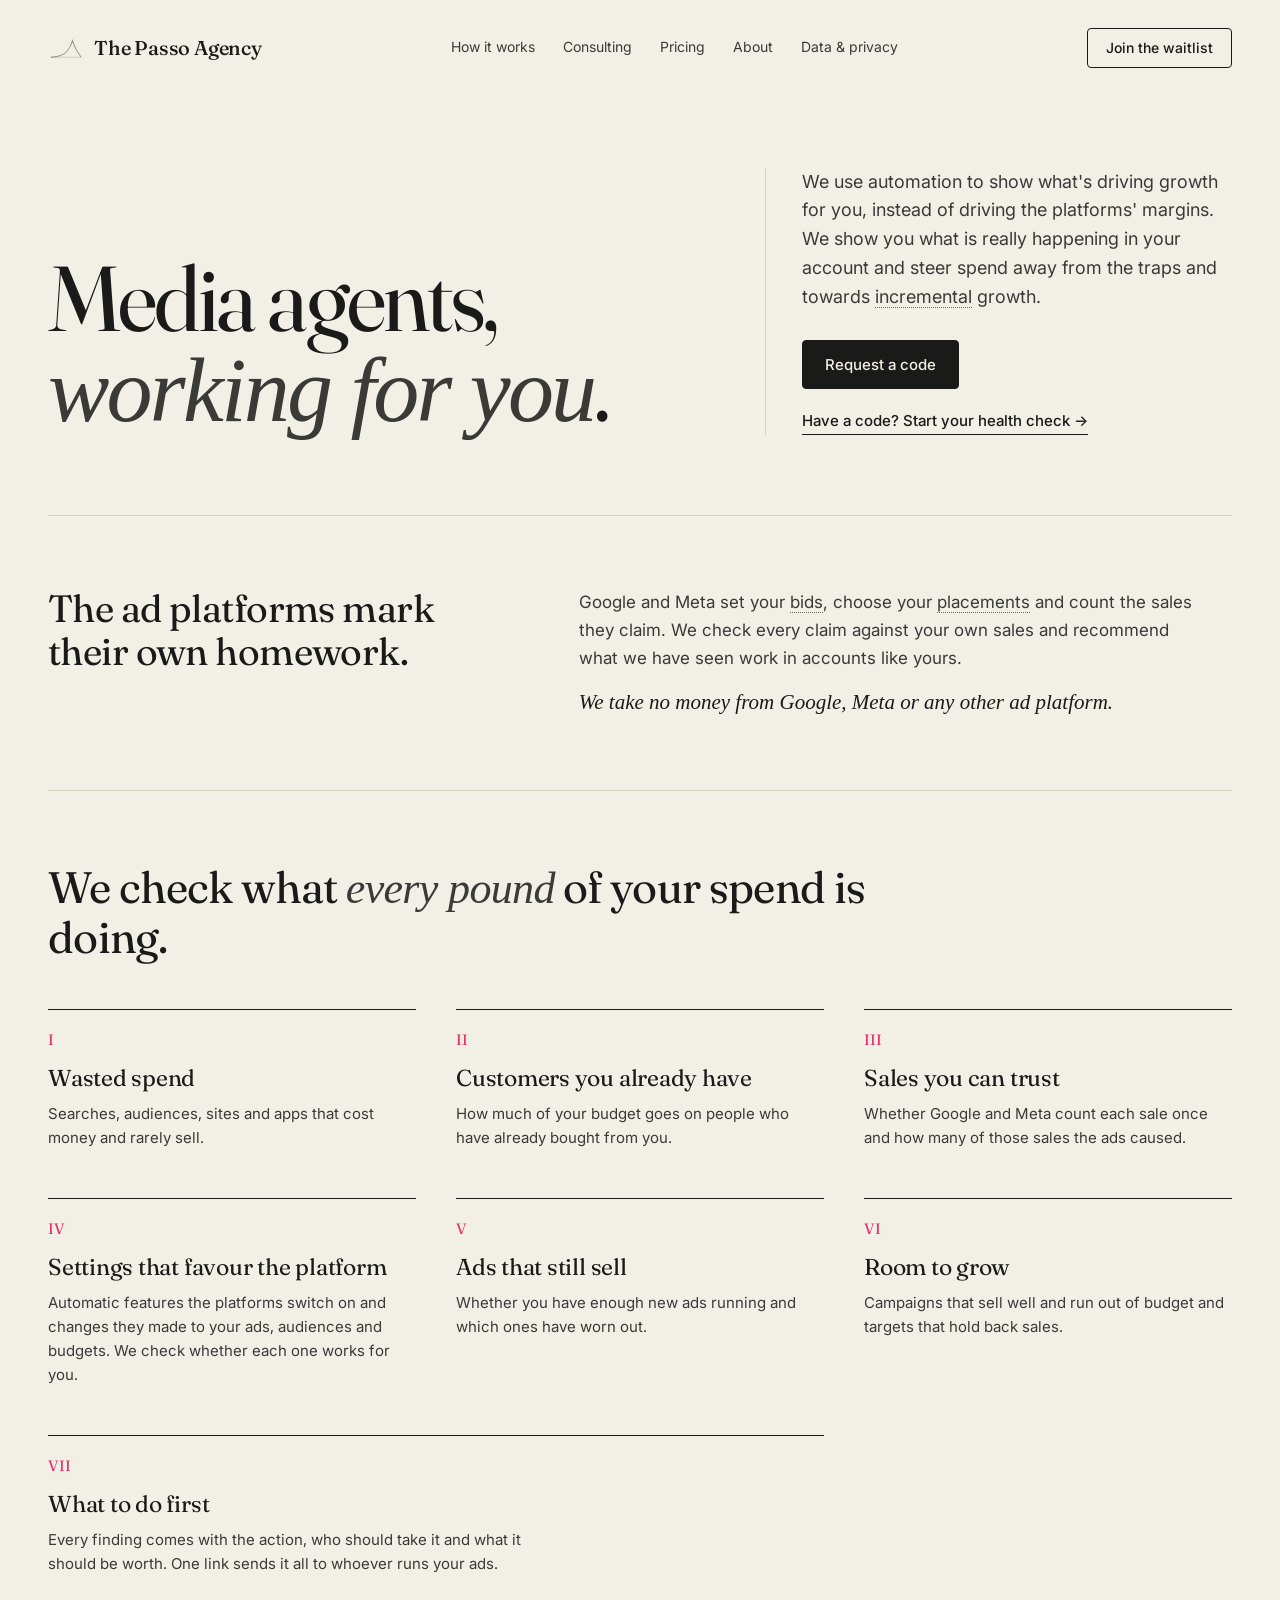
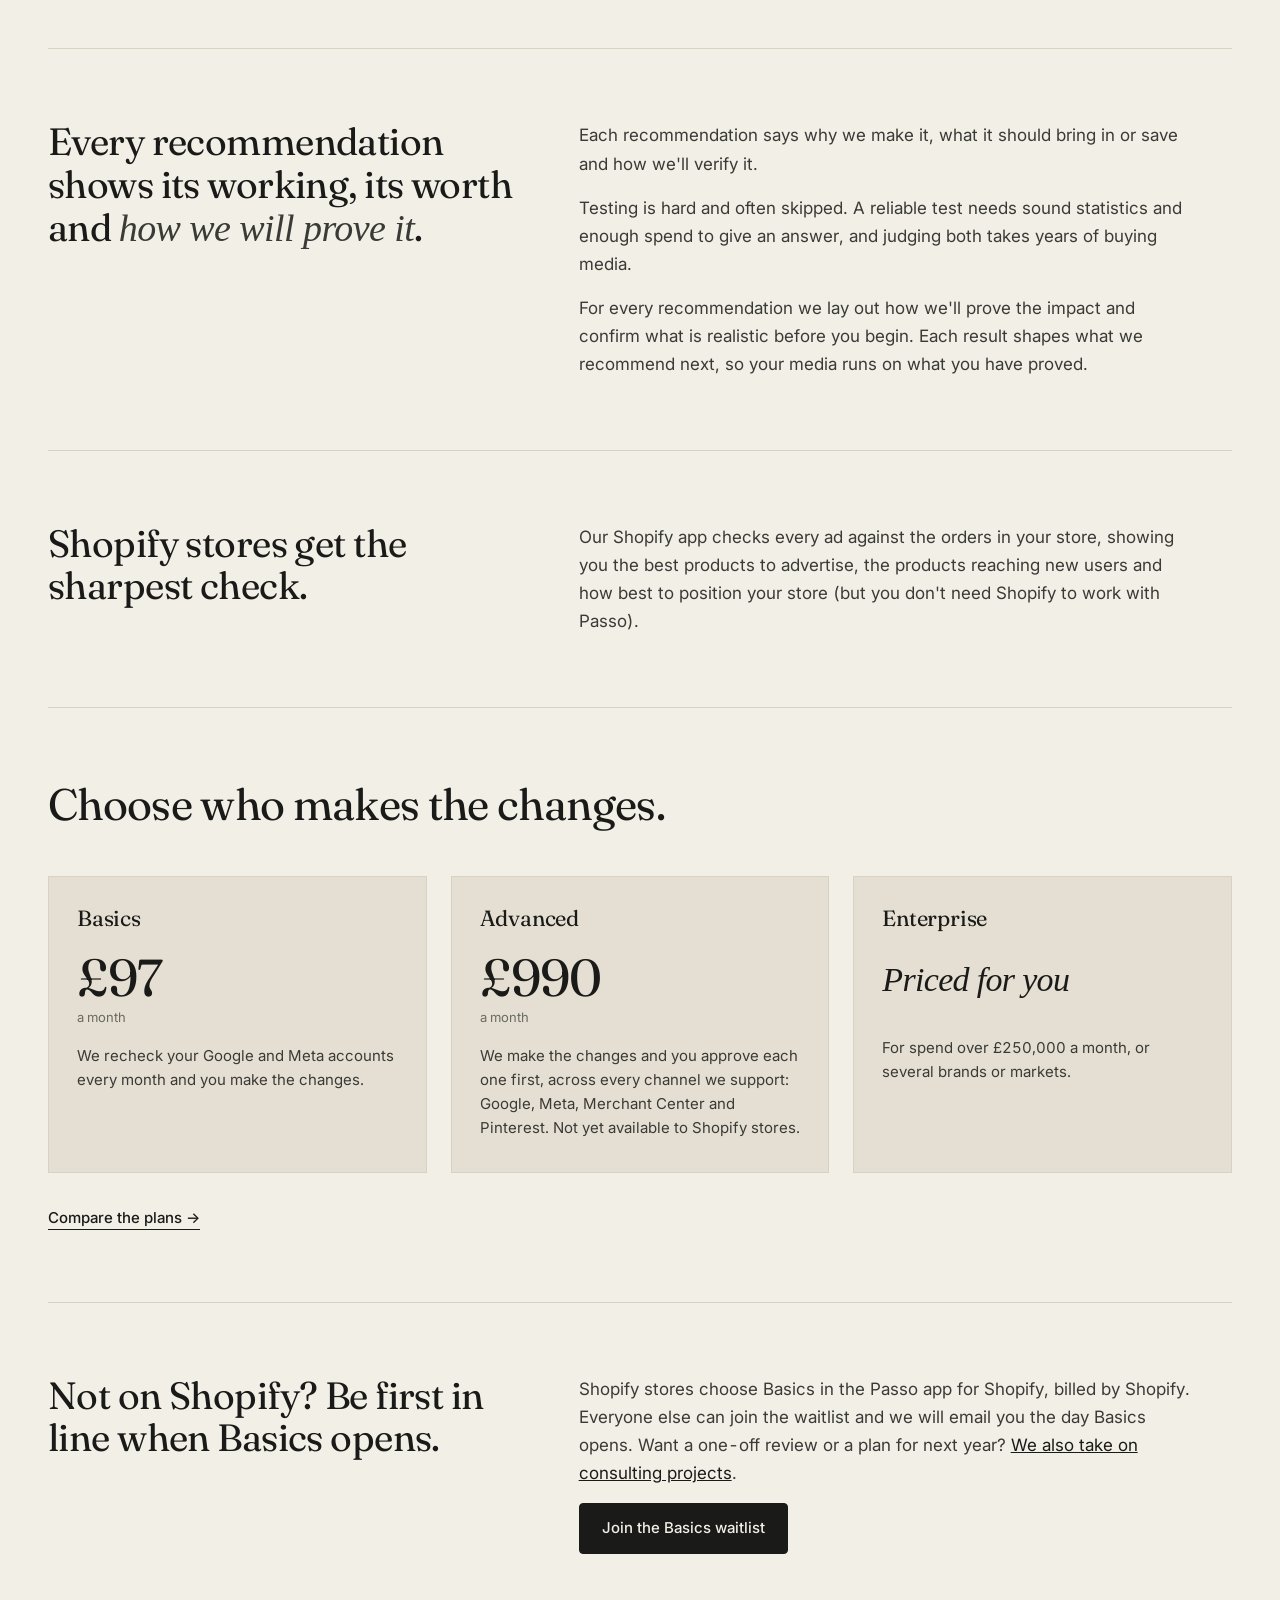
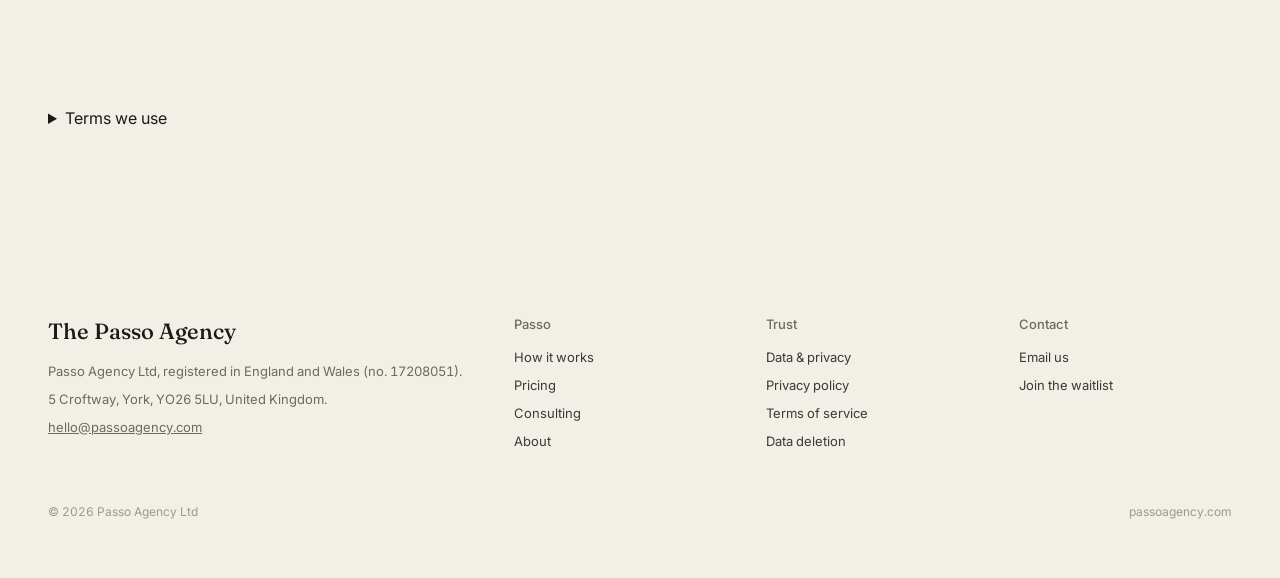
==== commit e0f30212: "Pricing and terms: Shopify stores buy Basics only through Shopify Shopify App Store requirement 1.2." ====
--- a/index.html
+++ b/index.html
@@ -99,7 +99,7 @@
           <div class="hm-plan">
             <h3>Advanced</h3>
             <p class="hm-price">£990<span>a month</span></p>
-            <p>We make the changes and you approve each one first, across every channel we support: Google, Meta, Merchant Center and Pinterest.</p>
+            <p>We make the changes and you approve each one first, across every channel we support: Google, Meta, Merchant Center and Pinterest. Not yet available to Shopify stores.</p>
           </div>
           <div class="hm-plan">
             <h3>Enterprise</h3>
@@ -111,9 +111,9 @@
       </section>
 
       <section class="hm-split hm-close">
-        <h2>Be first in line when Basics opens.</h2>
+        <h2>Not on Shopify? Be first in line when Basics opens.</h2>
         <div>
-          <p>Join the waitlist and we will email you the day Basics opens. Want a one-off review or a plan for next year? <a href="/consulting.html">We also take on consulting projects</a>.</p>
+          <p>Shopify stores choose Basics in the Passo app for Shopify, billed by Shopify. Everyone else can join the waitlist and we will email you the day Basics opens. Want a one-off review or a plan for next year? <a href="/consulting.html">We also take on consulting projects</a>.</p>
           <p><a class="btn-primary pr-btn" href="/coming-soon.html">Join the Basics waitlist</a></p>
         </div>
       </section>
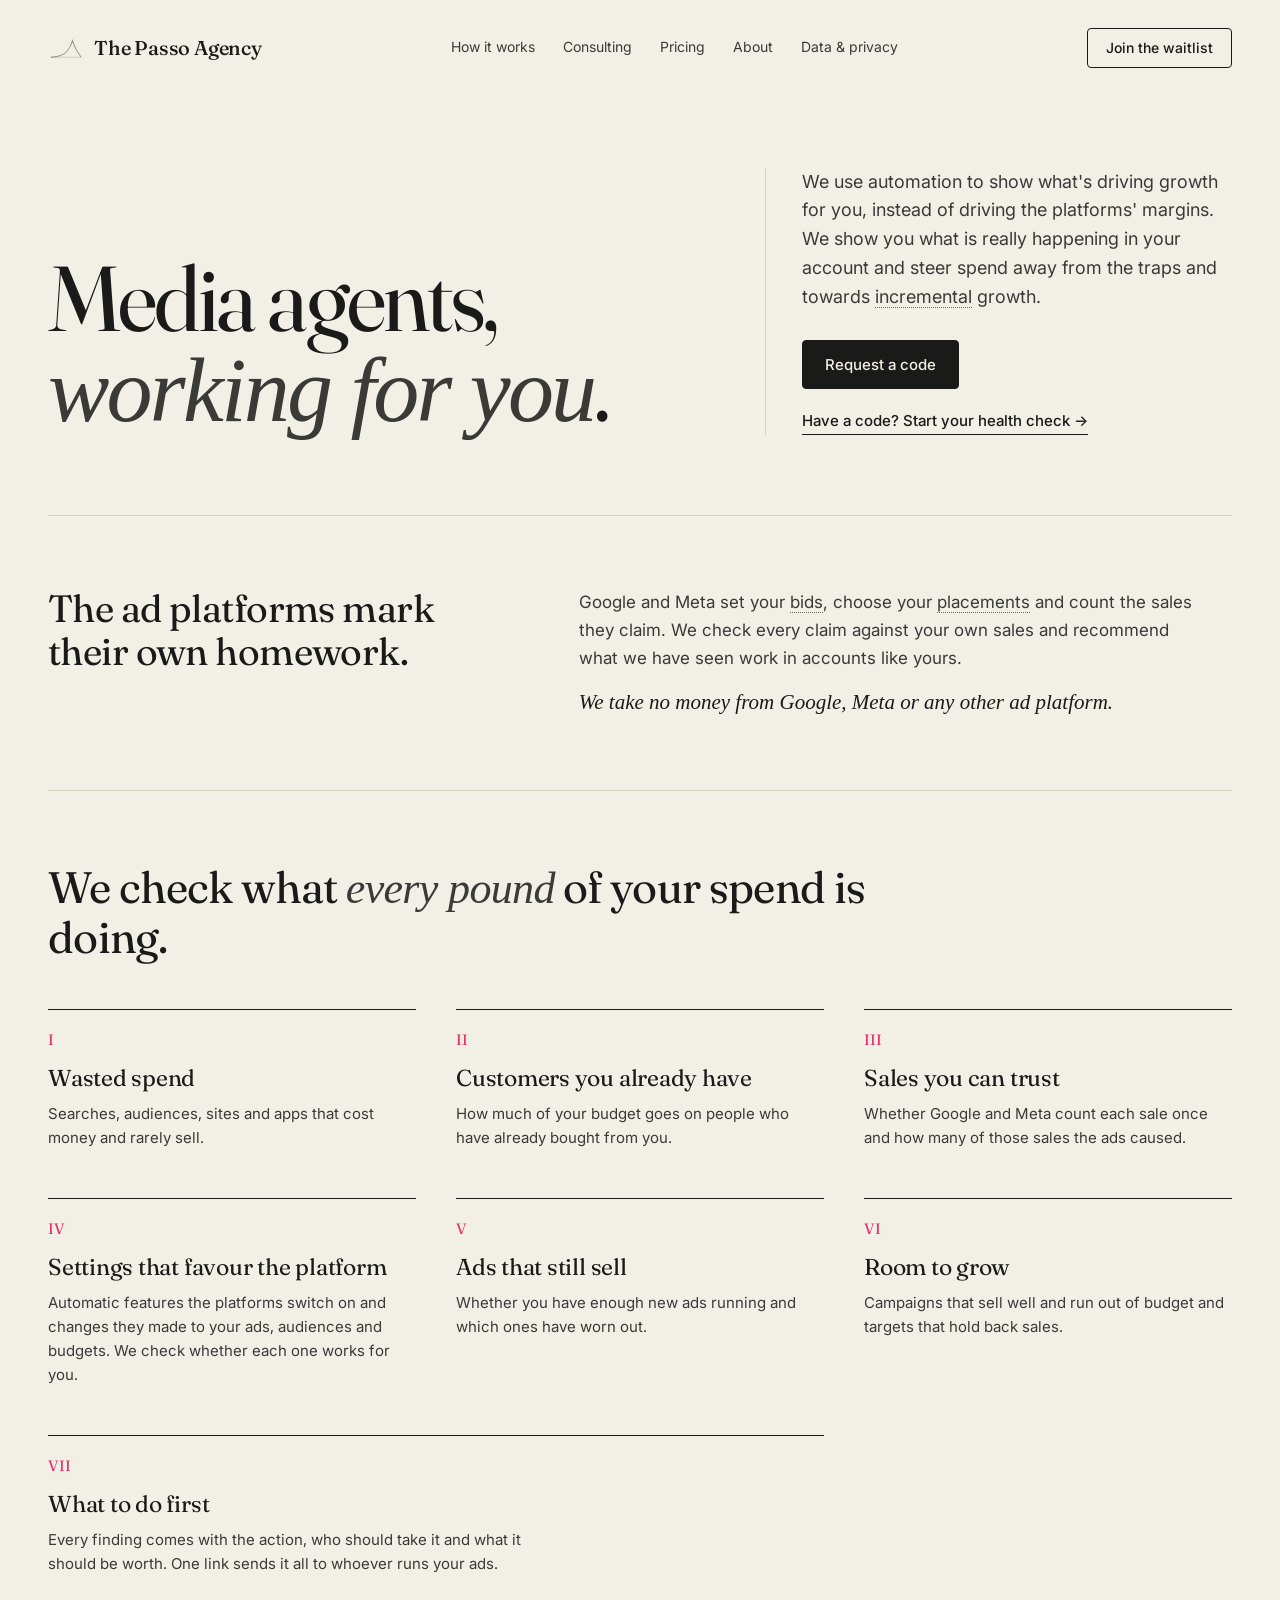
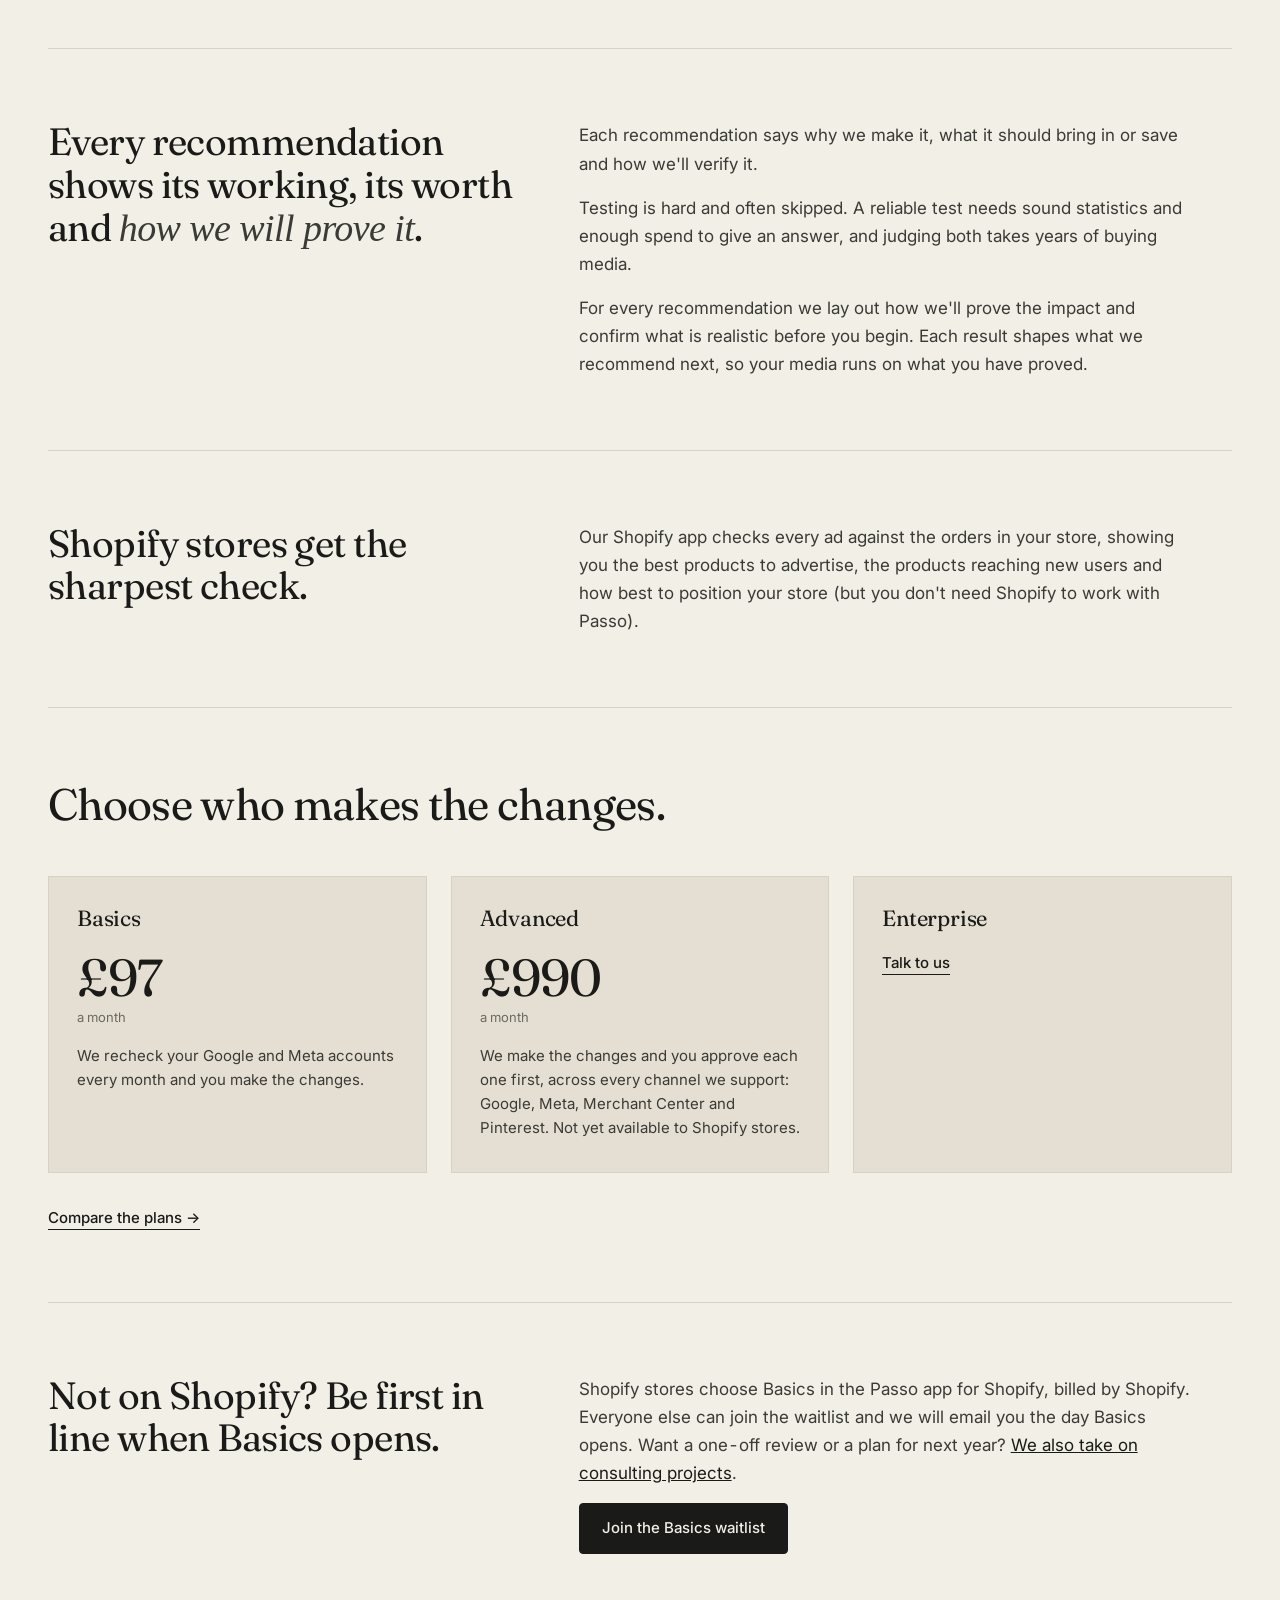
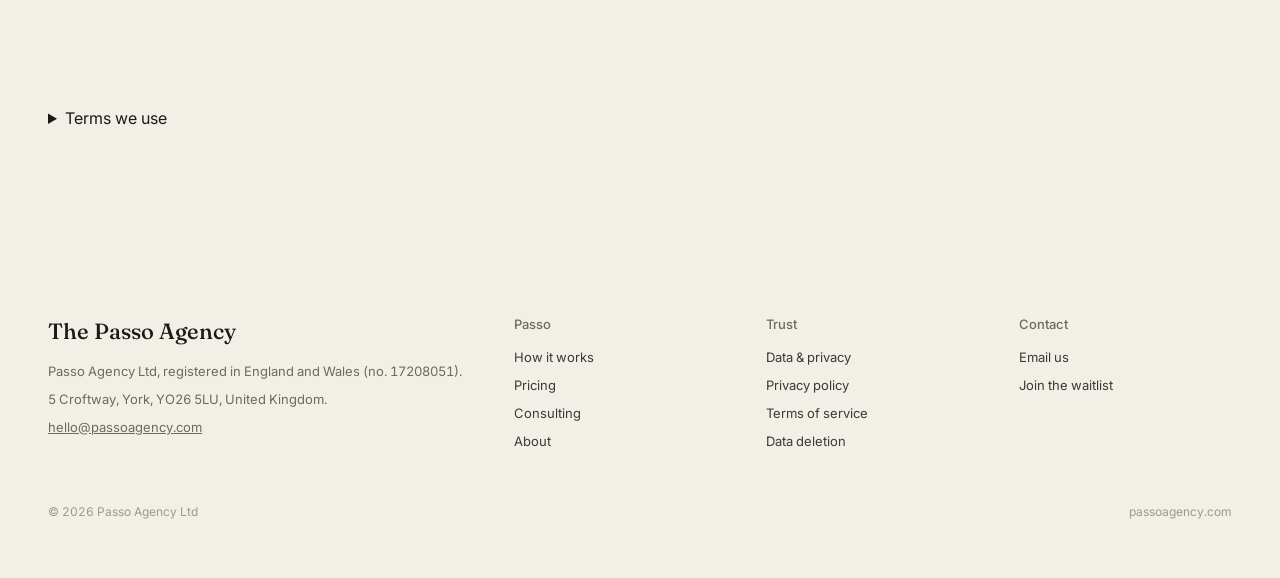
==== commit ac9dc50f: "Enterprise shows Talk to us only Co-Authored-By: Claude Opus 5.5 <noreply@anthropic.com> Claude-Sess" ====
--- a/index.html
+++ b/index.html
@@ -103,8 +103,7 @@
           </div>
           <div class="hm-plan">
             <h3>Enterprise</h3>
-            <p class="hm-price hm-price-word">Priced for you</p>
-            <p>For spend over £250,000 a month, or several brands or markets.</p>
+            <p><a class="hm-link" href="mailto:hello@passoagency.com?subject=Enterprise">Talk to us</a></p>
           </div>
         </div>
         <p class="hm-more"><a class="hm-link" href="/pricing.html">Compare the plans <span aria-hidden="true">&rarr;</span></a></p>
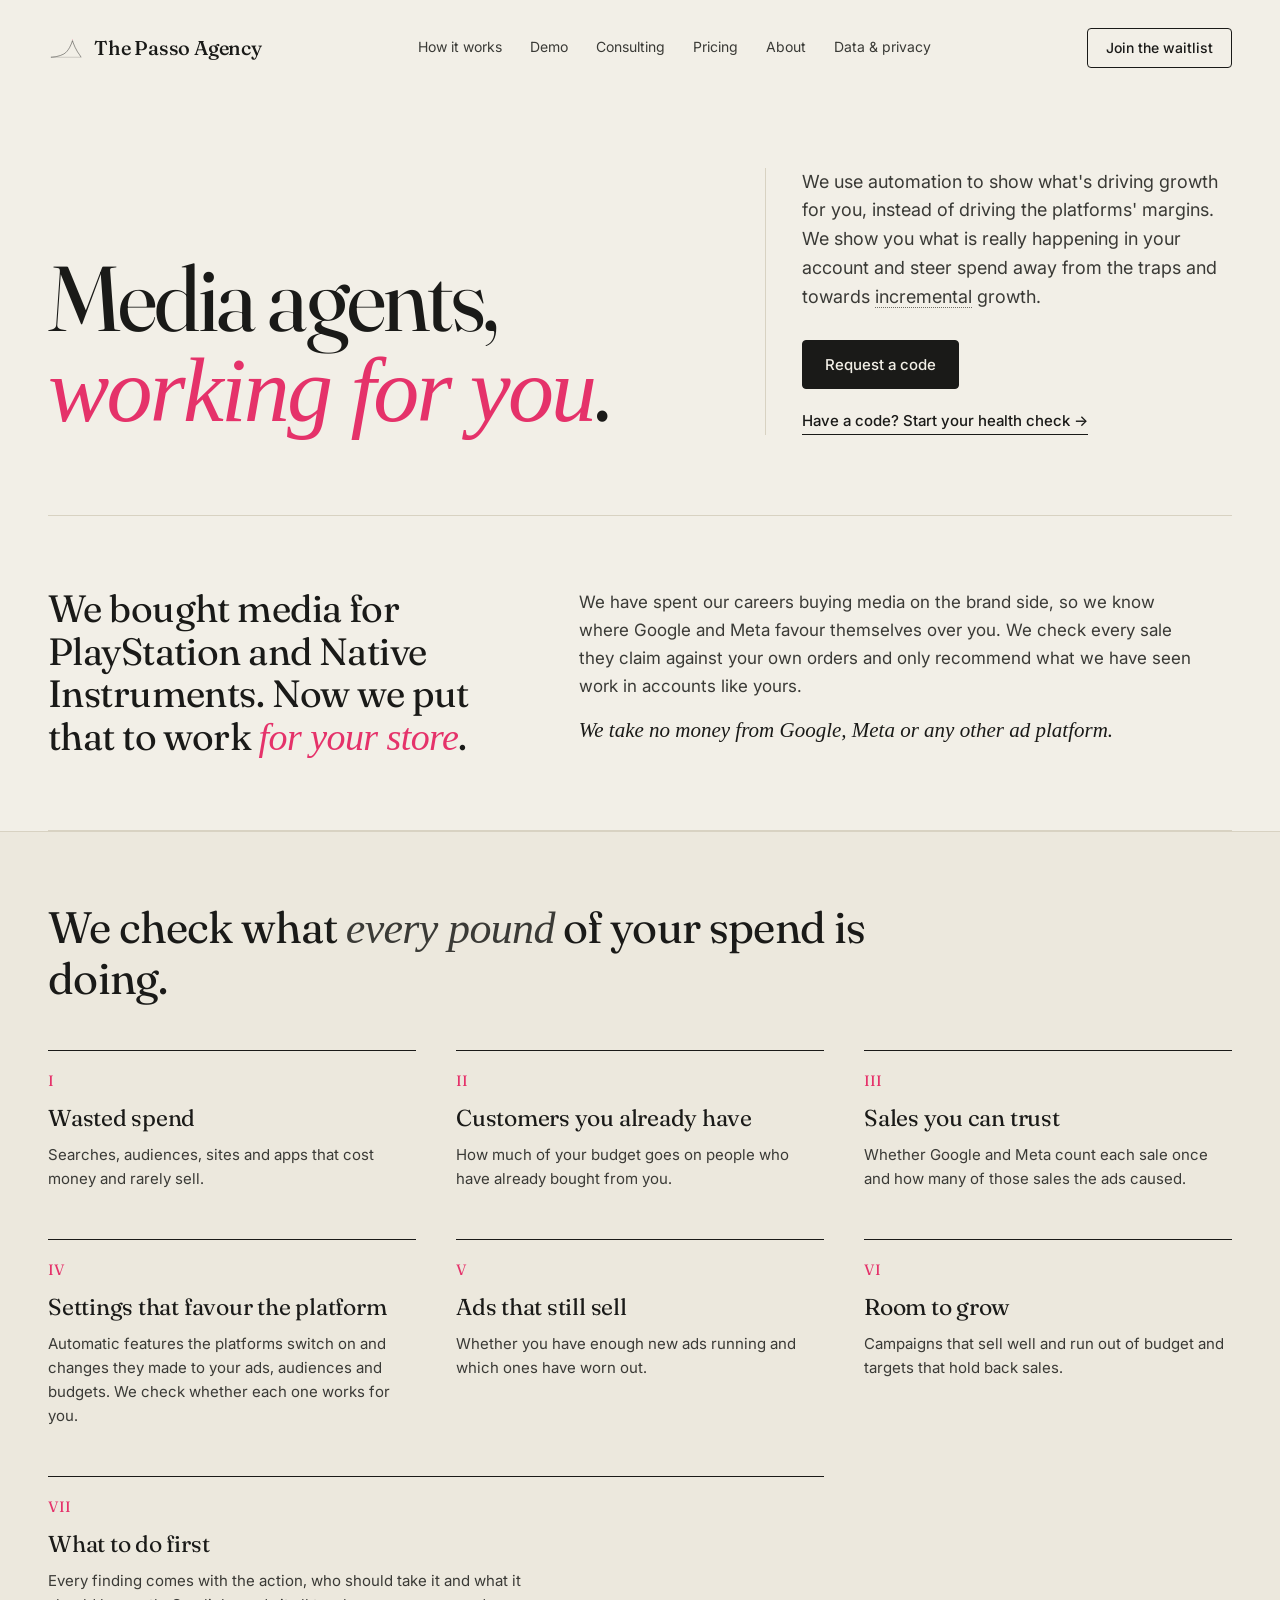
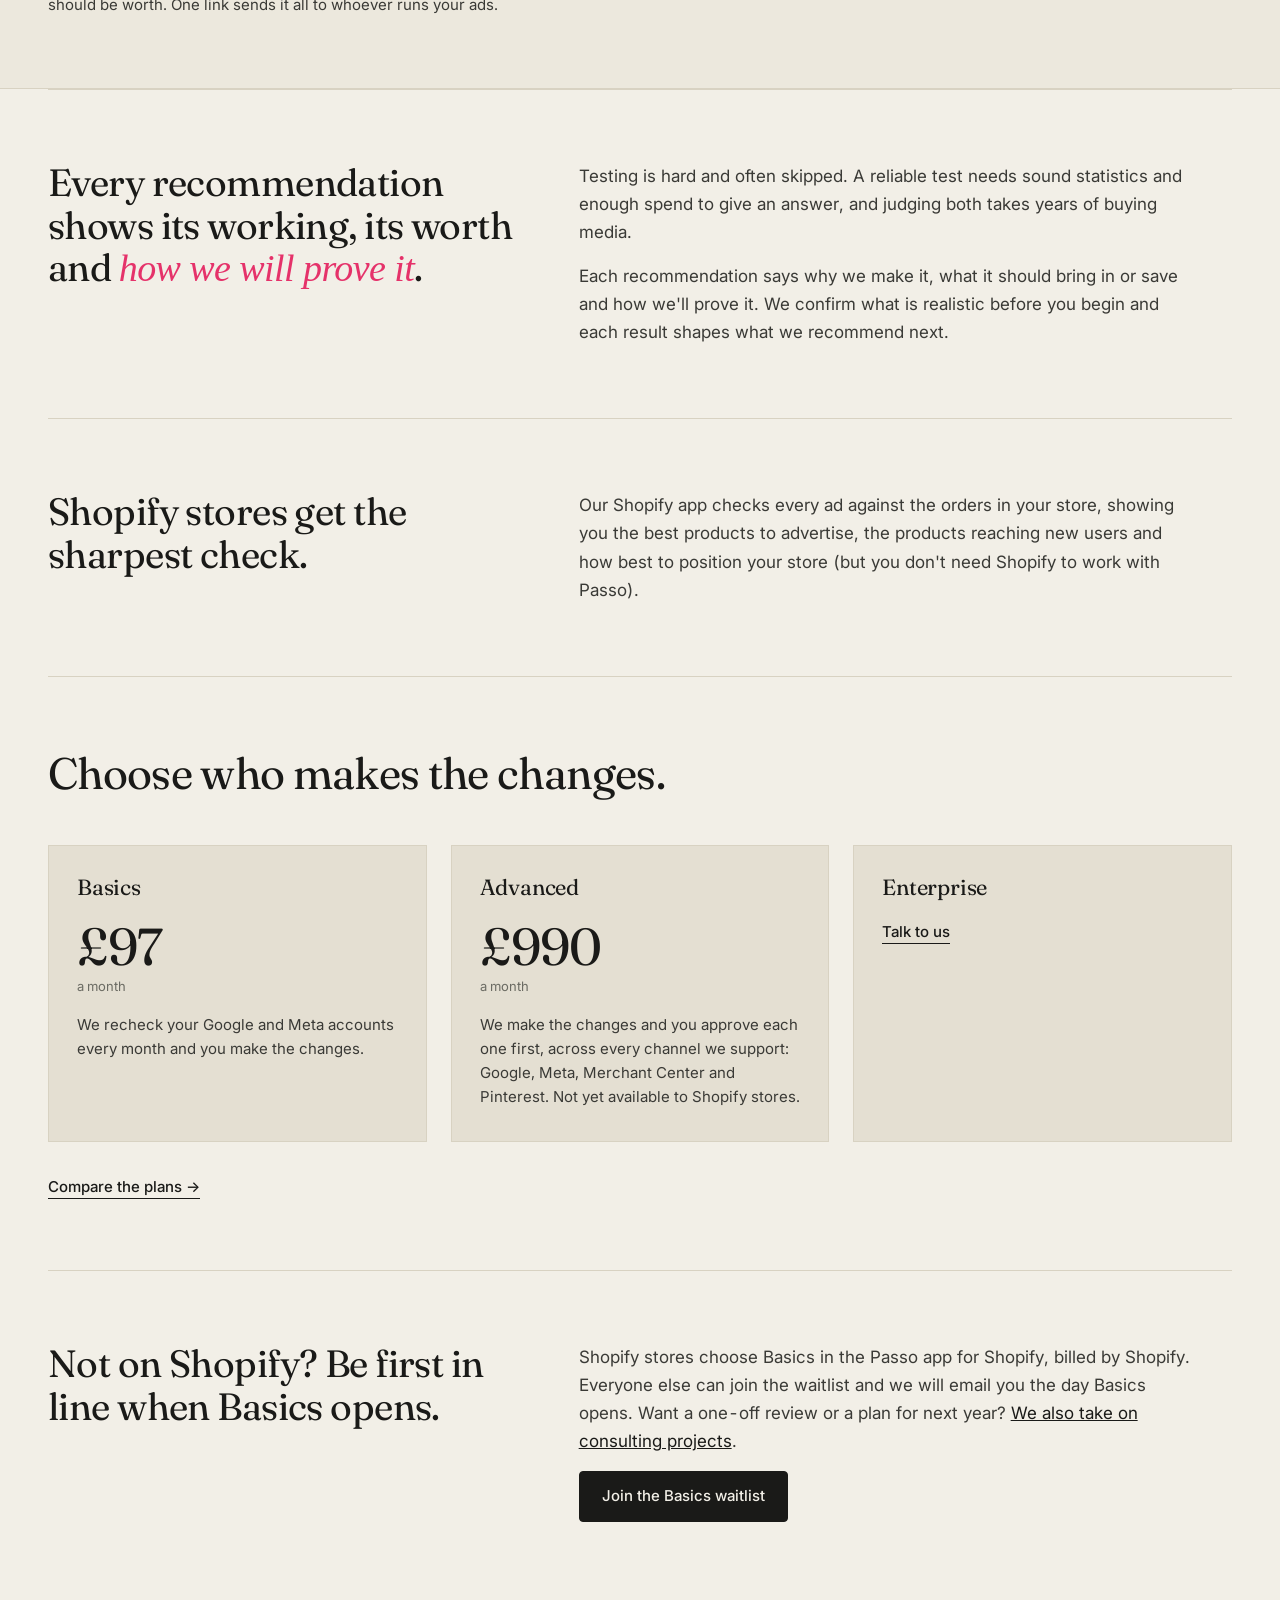
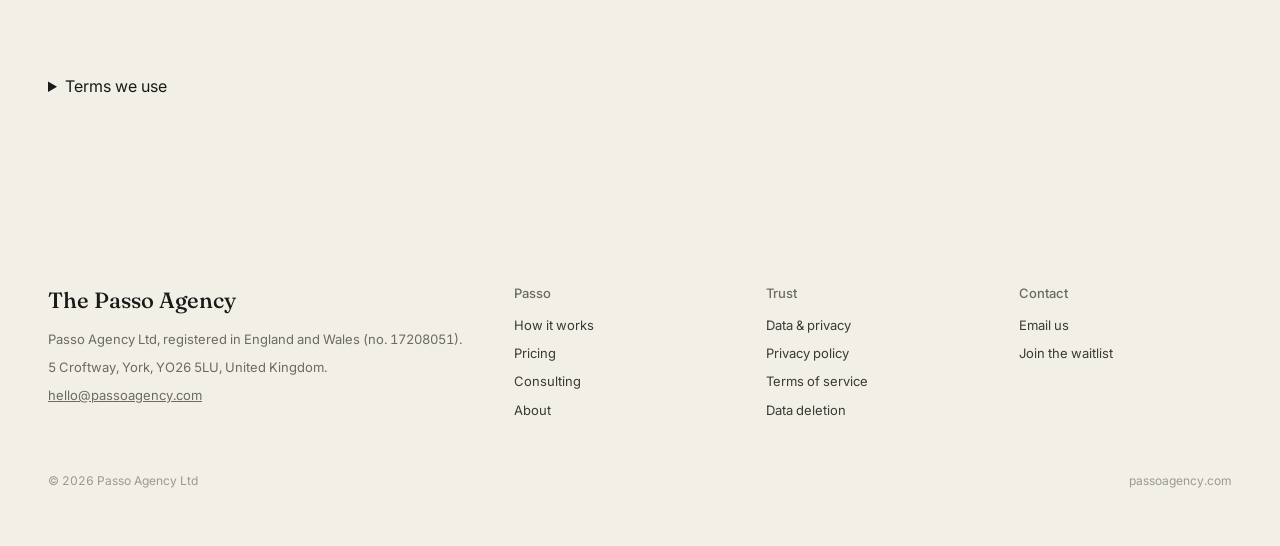
==== commit 5eeec846: "Home page: rosa accents, sunken checks band, Demo in nav, expertise-led first section Co-Authored-By" ====
--- a/index.html
+++ b/index.html
@@ -30,6 +30,7 @@
       </a>
       <div class="nav-links">
         <a href="/how-it-works.html">How it works</a>
+        <a href="https://clients.passoagency.com/demo/health-check">Demo</a>
         <a href="/consulting.html">Consulting</a>
         <a href="/pricing.html">Pricing</a>
         <a href="/about.html">About</a>
@@ -52,14 +53,14 @@
       </section>
 
       <section class="hm-split">
-        <h2>The ad platforms mark their own homework.</h2>
+        <h2>We bought media for PlayStation and Native Instruments. Now we put that to work <em>for your store</em>.</h2>
         <div>
-          <p>Google and Meta set your <span class="term" title="What you offer the platform to pay for a click or for each showing of an ad.">bids</span>, choose your <span class="term" title="The places an ad appears: a search results page, a website, an app or a social feed.">placements</span> and count the sales they claim. We check every claim against your own sales and recommend what we have seen work in accounts like yours.</p>
+          <p>We have spent our careers buying media on the brand side, so we know where Google and Meta favour themselves over you. We check every sale they claim against your own orders and only recommend what we have seen work in accounts like yours.</p>
           <p class="hm-aside">We take no money from Google, Meta or any other ad platform.</p>
         </div>
       </section>
 
-      <section class="hm-block">
+      <section class="hm-block hm-band">
         <h2 class="hm-block-title">We check what <em>every pound</em> of your spend is doing.</h2>
         <ol class="hm-checks">
           <li><span class="hm-num">I</span><h3>Wasted spend</h3><p>Searches, audiences, sites and apps that cost money and rarely sell.</p></li>
@@ -75,9 +76,8 @@
       <section class="hm-split">
         <h2>Every recommendation shows its working, its worth and <em>how we will prove it</em>.</h2>
         <div>
-          <p>Each recommendation says why we make it, what it should bring in or save and how we'll verify it.</p>
           <p>Testing is hard and often skipped. A reliable test needs sound statistics and enough spend to give an answer, and judging both takes years of buying media.</p>
-          <p>For every recommendation we lay out how we'll prove the impact and confirm what is realistic before you begin. Each result shapes what we recommend next, so your media runs on what you have proved.</p>
+          <p>Each recommendation says why we make it, what it should bring in or save and how we'll prove it. We confirm what is realistic before you begin and each result shapes what we recommend next.</p>
         </div>
       </section>
 
@@ -122,8 +122,6 @@
           <summary>Terms we use</summary>
           <dl class="pr-terms">
             <dt>Incremental</dt><dd>Sales your ads caused, beyond the sales you would have made anyway.</dd>
-            <dt>Bids</dt><dd>What you offer the platform to pay for a click or for each showing of an ad.</dd>
-            <dt>Placements</dt><dd>The places an ad appears: a search results page, a website, an app or a social feed.</dd>
           </dl>
         </details>
       </section>
--- a/assets/site.css
+++ b/assets/site.css
@@ -2,8 +2,9 @@
  *
  * Design system tokens lifted from passo/design-system. Fraunces (display)
  * and Inter (body/UI) are loaded via Google Fonts in each page <head>.
- * Paper / ink palette only; rosa (#E5326A) is reserved for the live-data
- * dot on the topstrip; forest (#3D6B4A) is unused on marketing surfaces.
+ * Paper / ink palette with rosa (#E5326A) as the single accent, used like
+ * ink: italic emphasis, numerals, hover. Never as a fill or background.
+ * Forest (#3D6B4A) is unused on marketing surfaces.
  */
 
 :root {
@@ -775,6 +776,23 @@
 
 .hm { padding-bottom: 24px; }
 .hm em { font-style: italic; color: var(--ink-body); }
+.hm-title em,
+.hm-split h2 em { color: var(--rosa); }
+
+/* Sunken paper band, full bleed, behind the checks list */
+body { overflow-x: clip; }
+.hm-band { position: relative; isolation: isolate; border-bottom: 0; }
+.hm-band::before {
+  content: "";
+  position: absolute;
+  top: 0; bottom: 0; left: 50%;
+  width: 100vw;
+  transform: translateX(-50%);
+  background: var(--paper-sunken);
+  border-top: 1px solid var(--paper-rule);
+  border-bottom: 1px solid var(--paper-rule);
+  z-index: -1;
+}
 
 .hm-hero {
   display: grid;
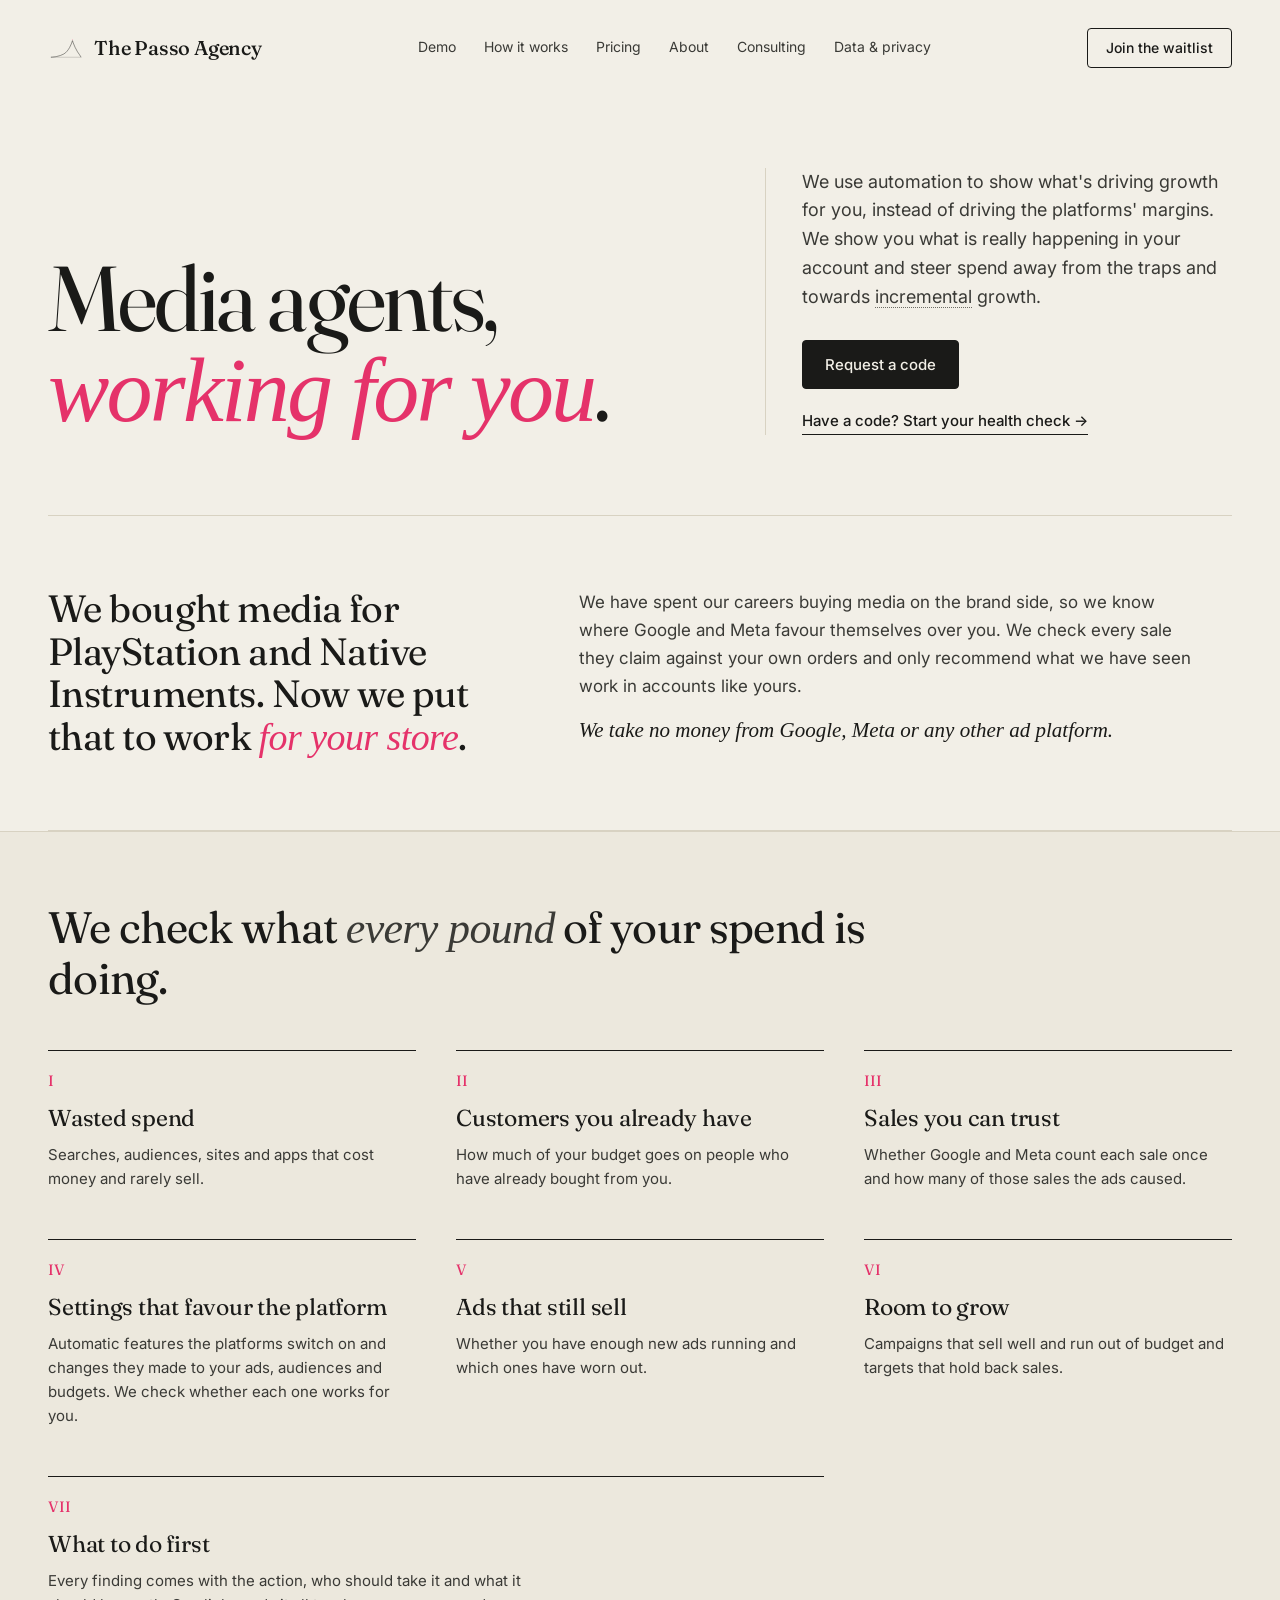
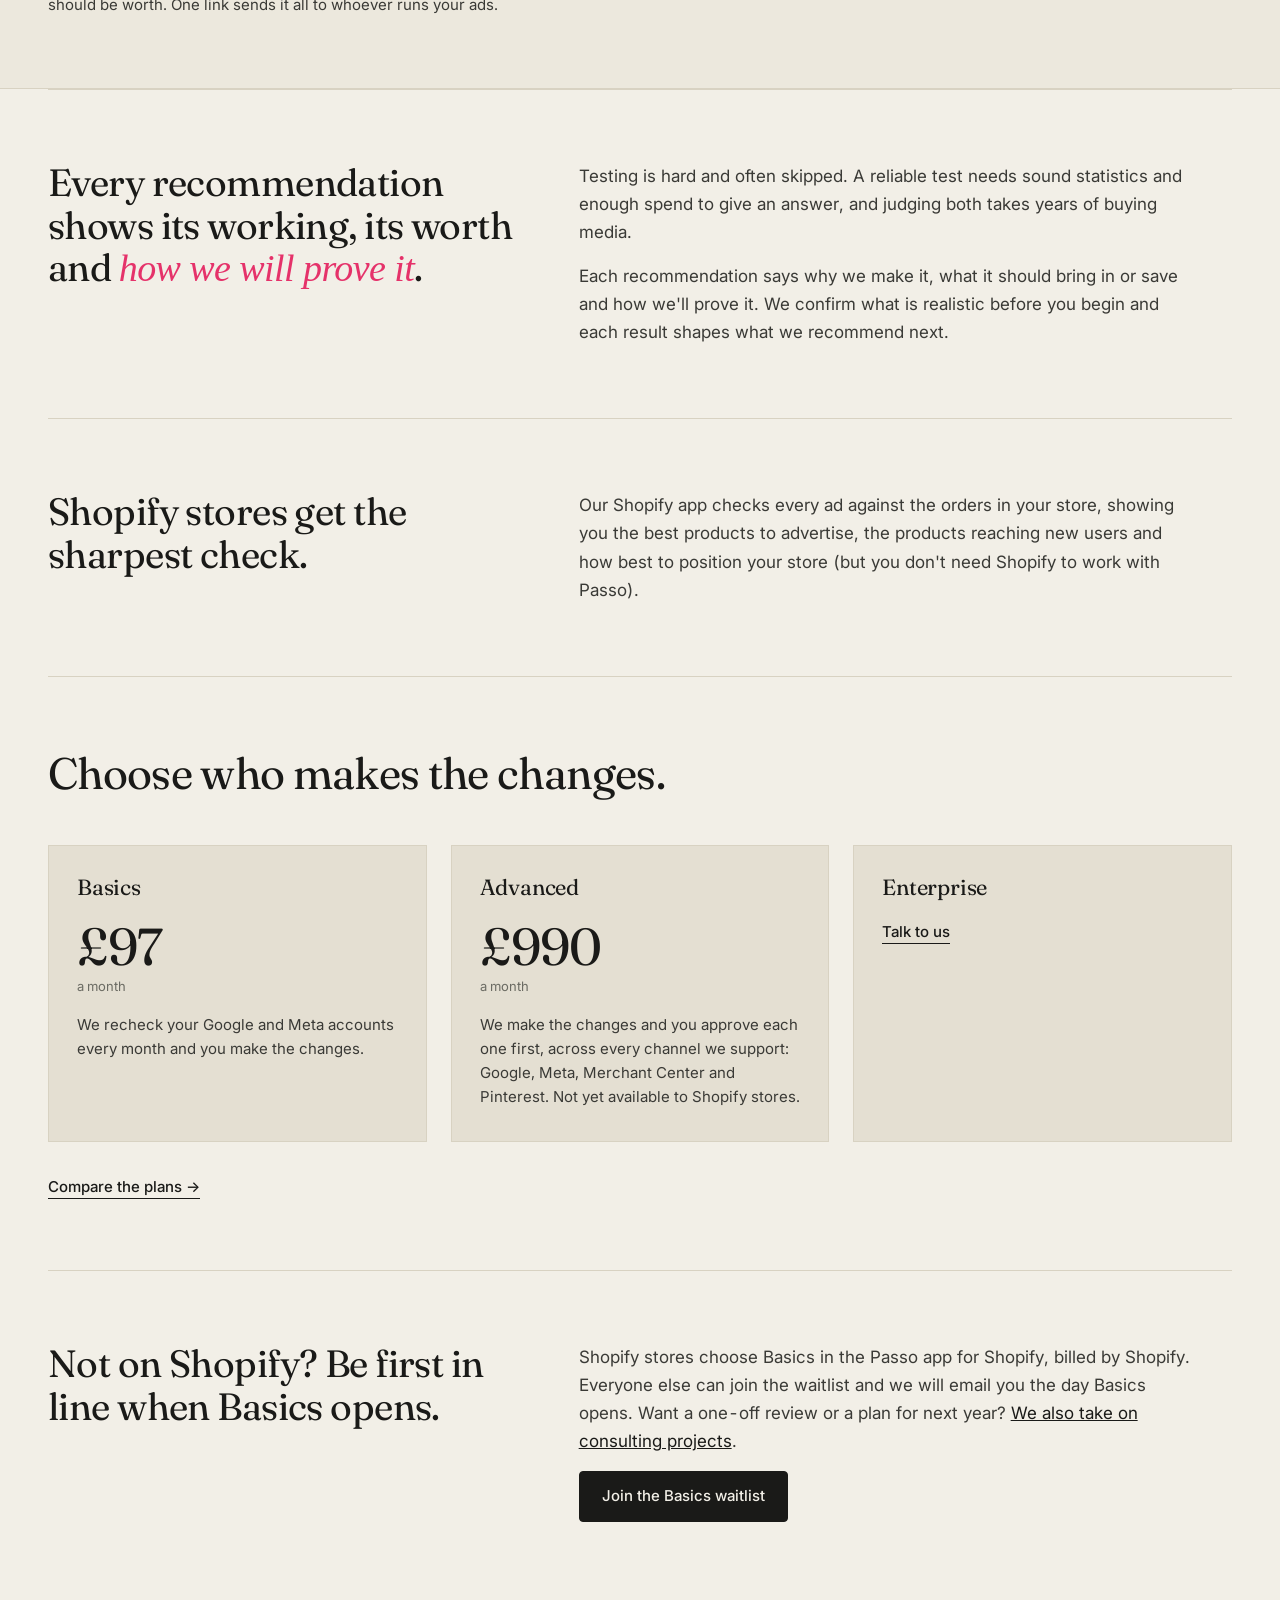
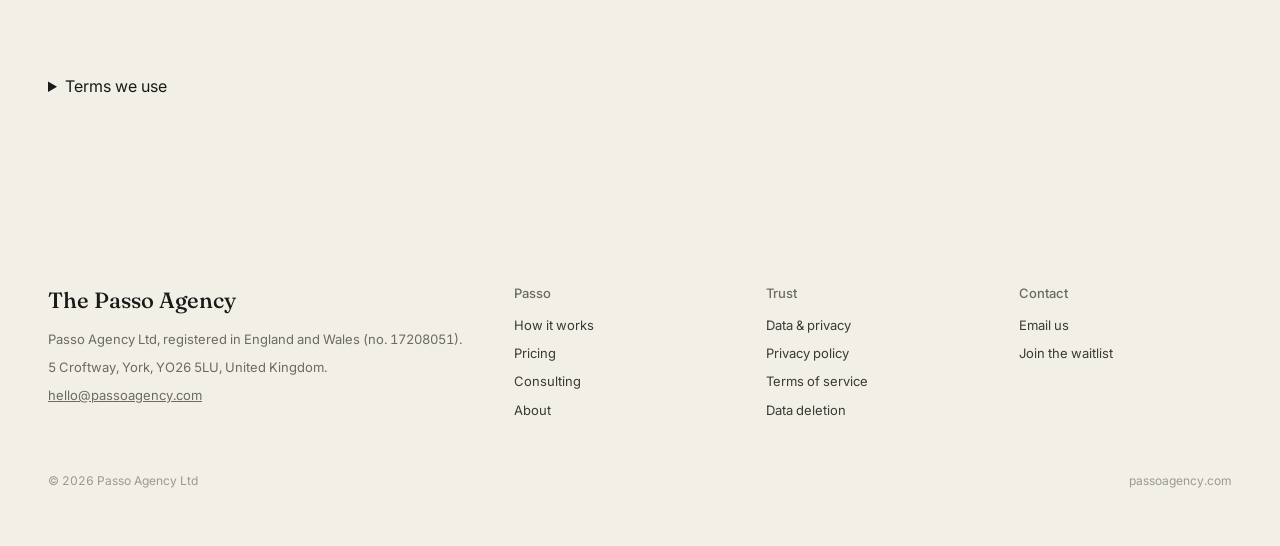
==== commit 665303c7: "Reorder top nav: Demo, How it works, Pricing, About, Consulting, Data & privacy Co-Authored-By: Clau" ====
--- a/index.html
+++ b/index.html
@@ -29,11 +29,11 @@
         <span>The Passo Agency</span>
       </a>
       <div class="nav-links">
+        <a href="https://clients.passoagency.com/demo/health-check">Demo</a>
         <a href="/how-it-works.html">How it works</a>
-        <a href="https://clients.passoagency.com/demo/health-check">Demo</a>
-        <a href="/consulting.html">Consulting</a>
         <a href="/pricing.html">Pricing</a>
         <a href="/about.html">About</a>
+        <a href="/consulting.html">Consulting</a>
         <a href="/data-privacy.html">Data &amp; privacy</a>
       </div>
       <a href="/coming-soon.html" class="nav-cta">Join the waitlist</a>
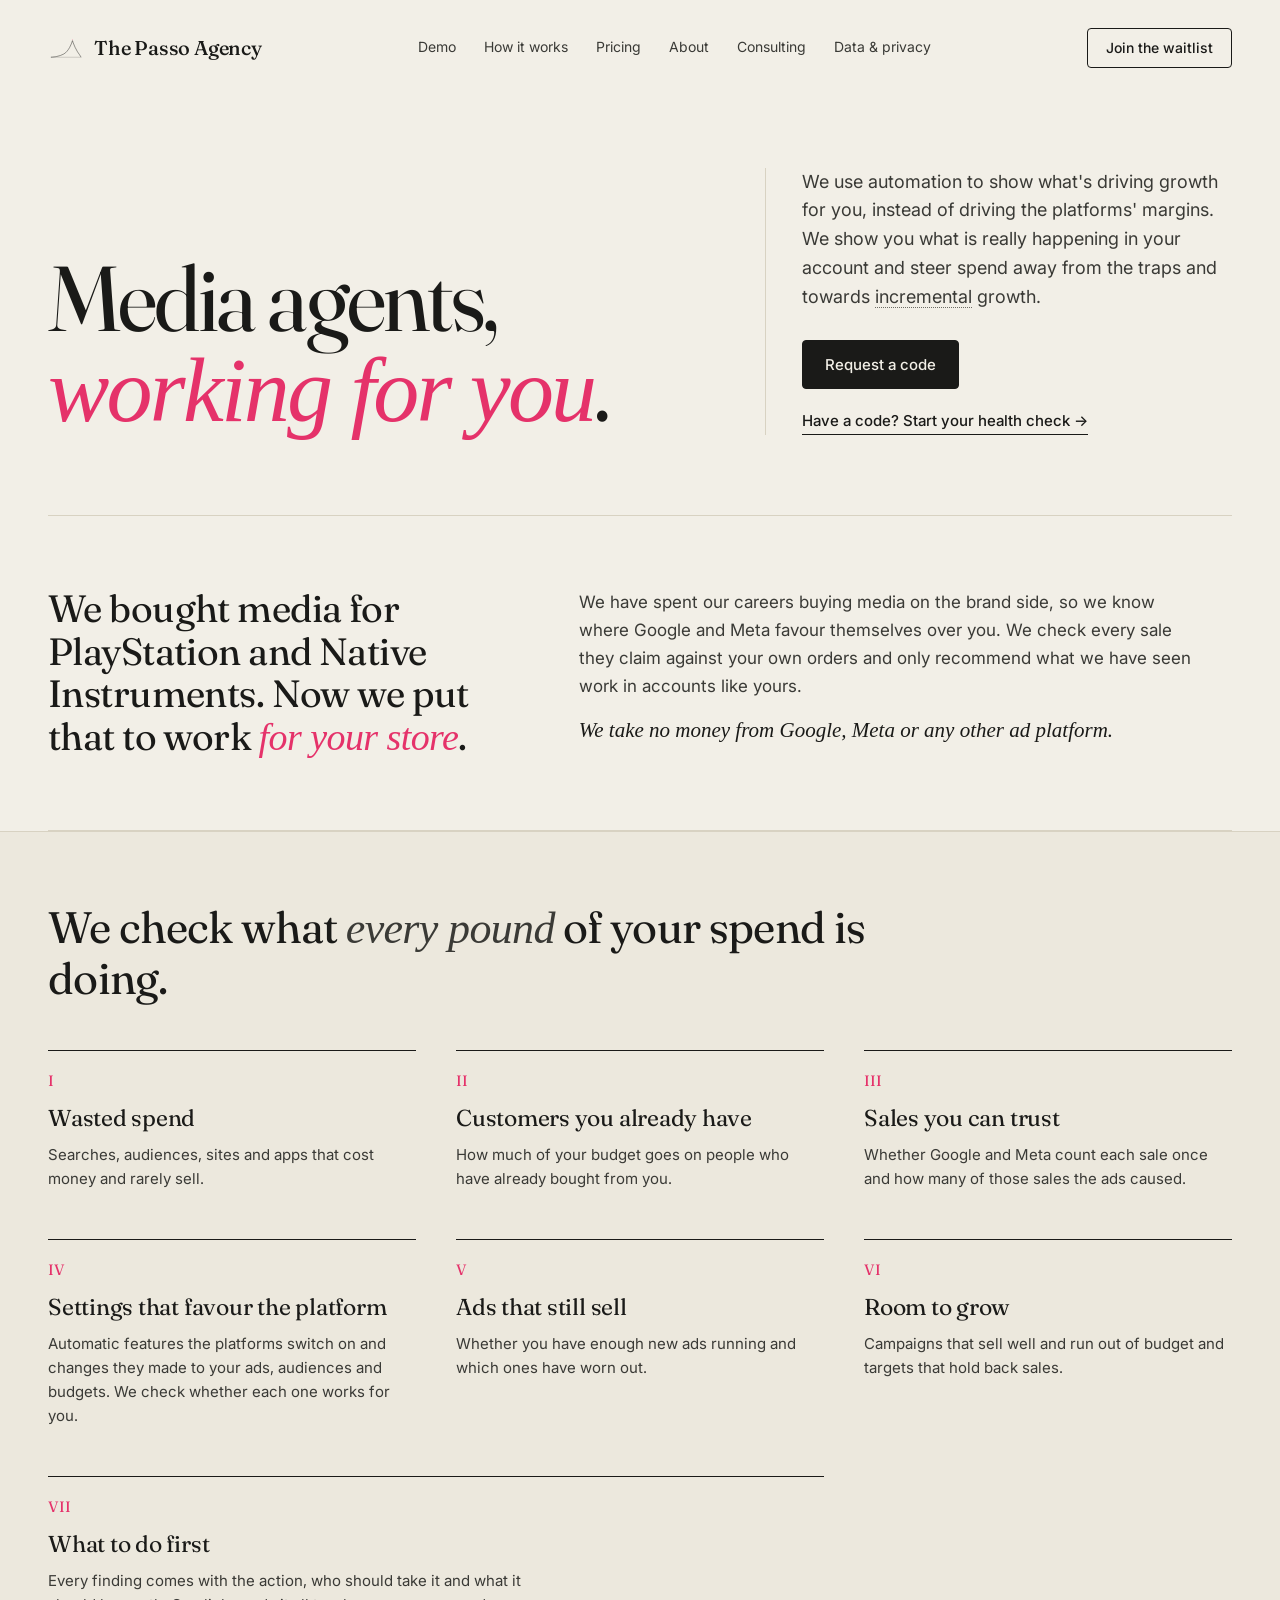
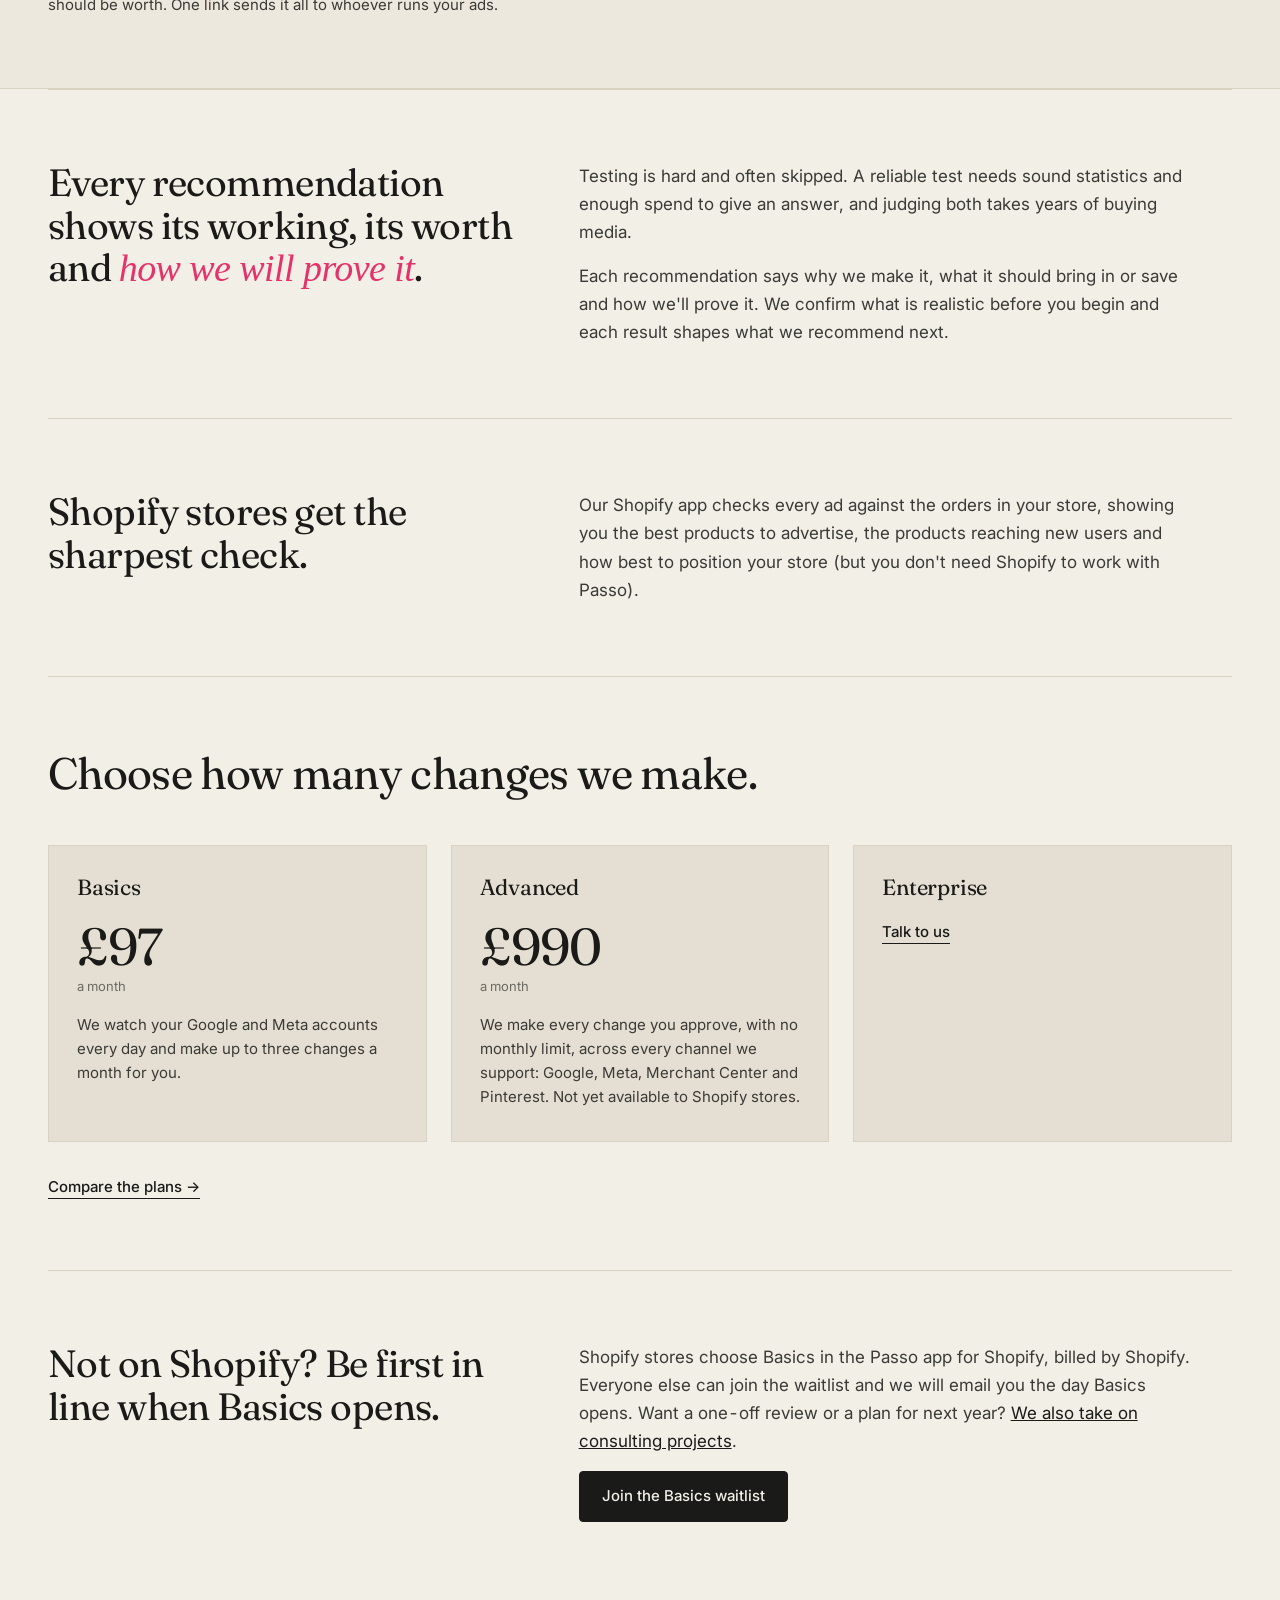
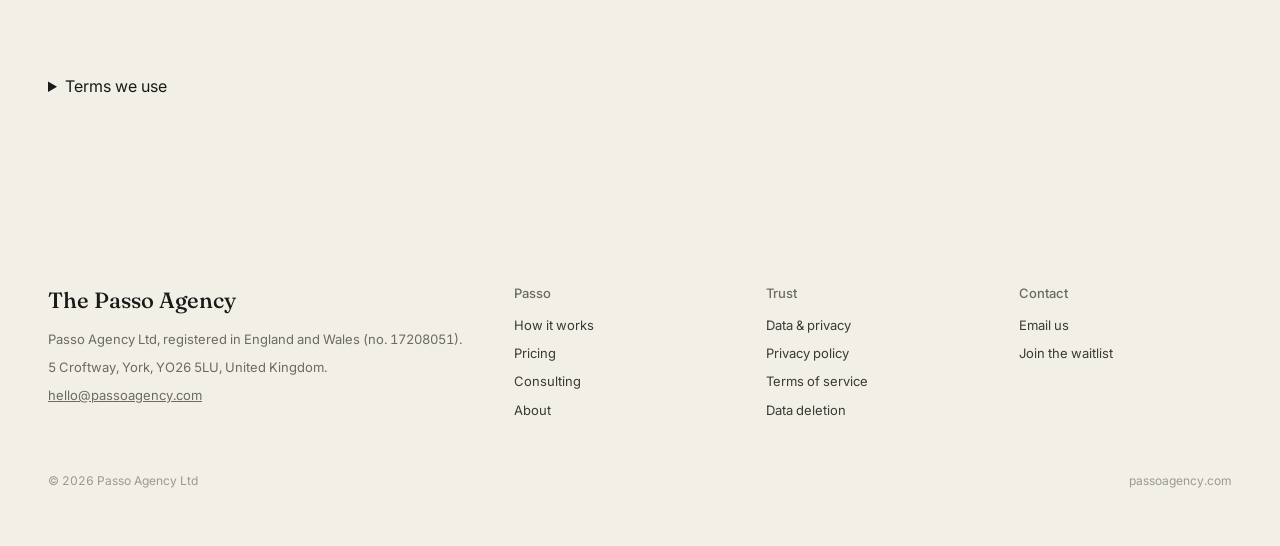
==== commit 88c0f06f: "Basics makes up to three changes a month: pricing, home and waitlist copy Co-Authored-By: Claude Opu" ====
--- a/index.html
+++ b/index.html
@@ -89,17 +89,17 @@
       </section>
 
       <section class="hm-block">
-        <h2 class="hm-block-title">Choose who makes the changes.</h2>
+        <h2 class="hm-block-title">Choose how many changes we make.</h2>
         <div class="hm-plans">
           <div class="hm-plan">
             <h3>Basics</h3>
             <p class="hm-price">£97<span>a month</span></p>
-            <p>We recheck your Google and Meta accounts every month and you make the changes.</p>
+            <p>We watch your Google and Meta accounts every day and make up to three changes a month for you.</p>
           </div>
           <div class="hm-plan">
             <h3>Advanced</h3>
             <p class="hm-price">£990<span>a month</span></p>
-            <p>We make the changes and you approve each one first, across every channel we support: Google, Meta, Merchant Center and Pinterest. Not yet available to Shopify stores.</p>
+            <p>We make every change you approve, with no monthly limit, across every channel we support: Google, Meta, Merchant Center and Pinterest. Not yet available to Shopify stores.</p>
           </div>
           <div class="hm-plan">
             <h3>Enterprise</h3>
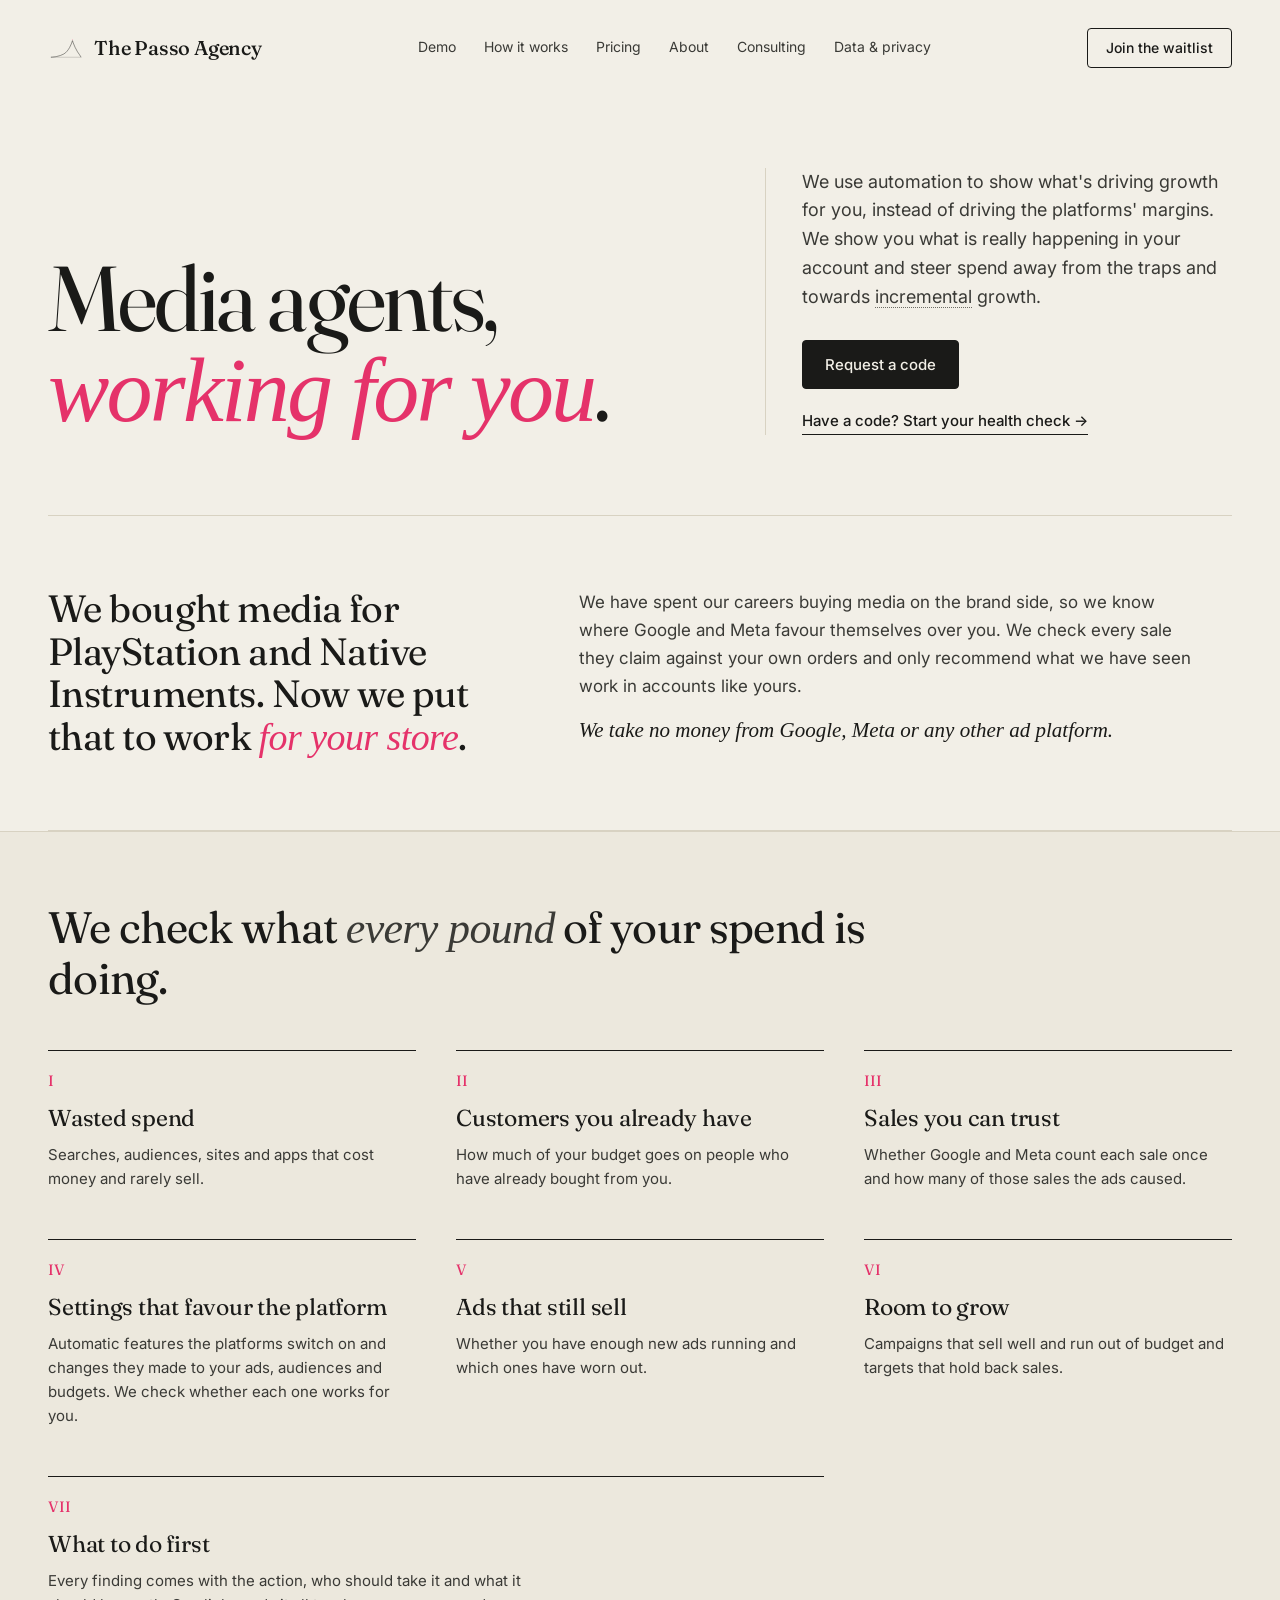
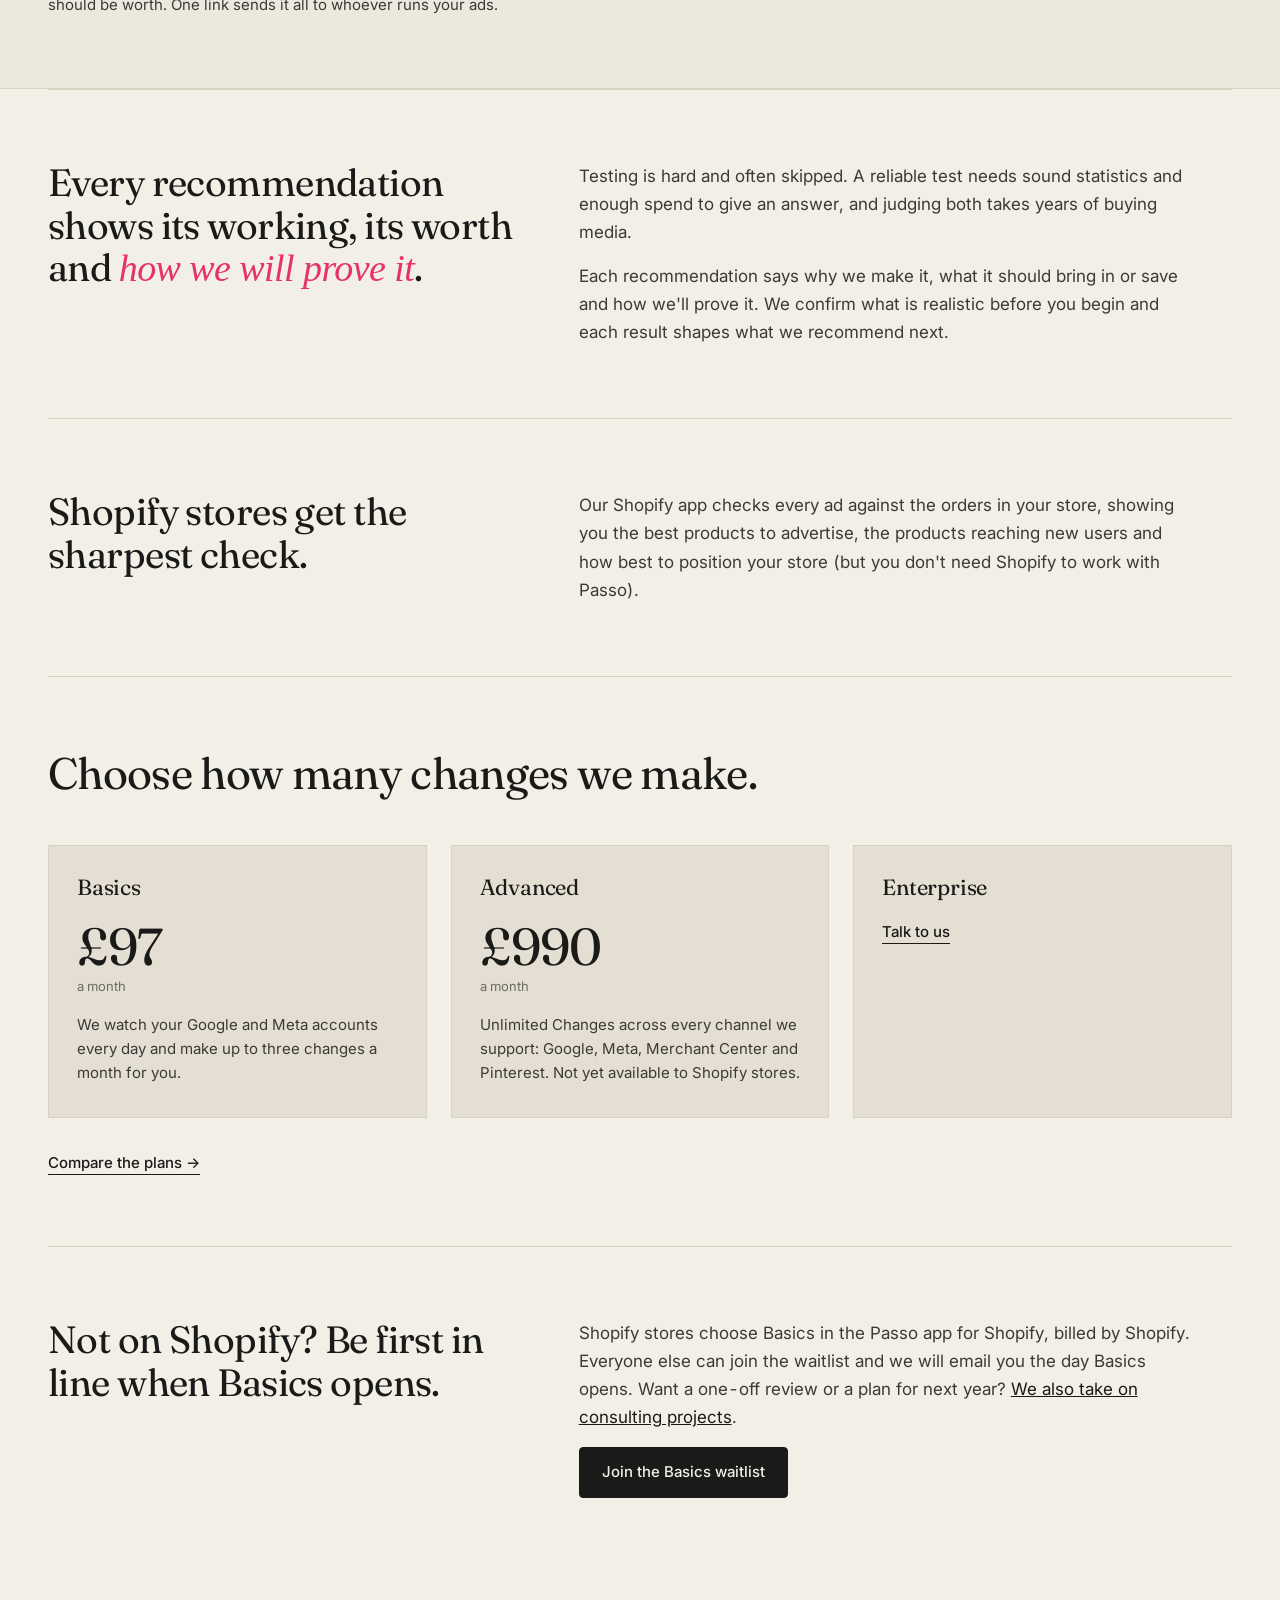
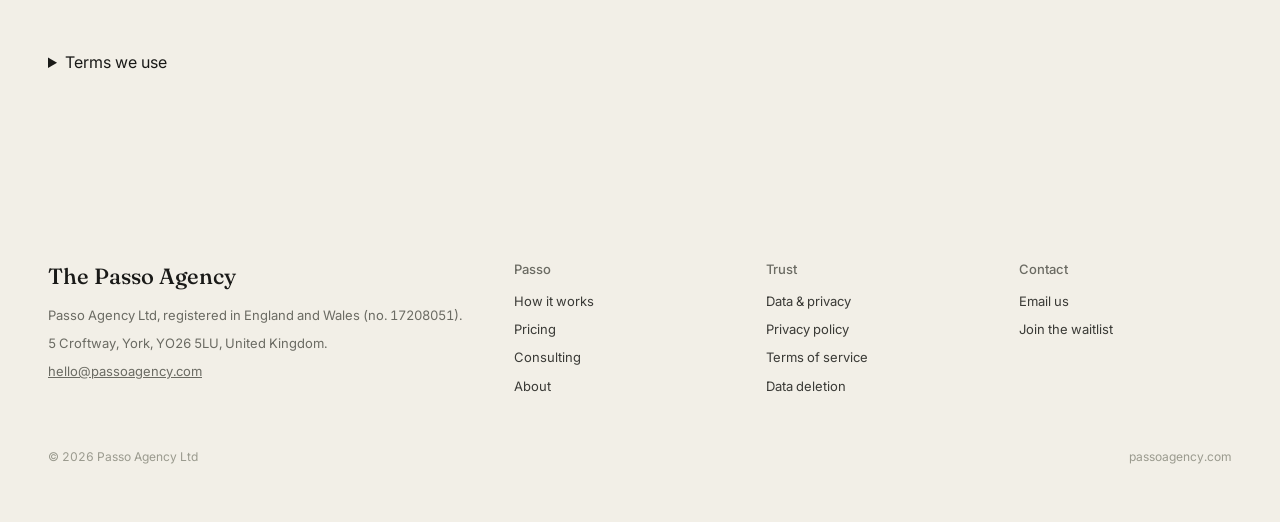
==== commit 59cb2483: "Advanced: Unlimited Changes Co-Authored-By: Claude Opus 5.5 <noreply@anthropic.com> Claude-Session: " ====
--- a/index.html
+++ b/index.html
@@ -99,7 +99,7 @@
           <div class="hm-plan">
             <h3>Advanced</h3>
             <p class="hm-price">£990<span>a month</span></p>
-            <p>We make every change you approve, with no monthly limit, across every channel we support: Google, Meta, Merchant Center and Pinterest. Not yet available to Shopify stores.</p>
+            <p>Unlimited Changes across every channel we support: Google, Meta, Merchant Center and Pinterest. Not yet available to Shopify stores.</p>
           </div>
           <div class="hm-plan">
             <h3>Enterprise</h3>
